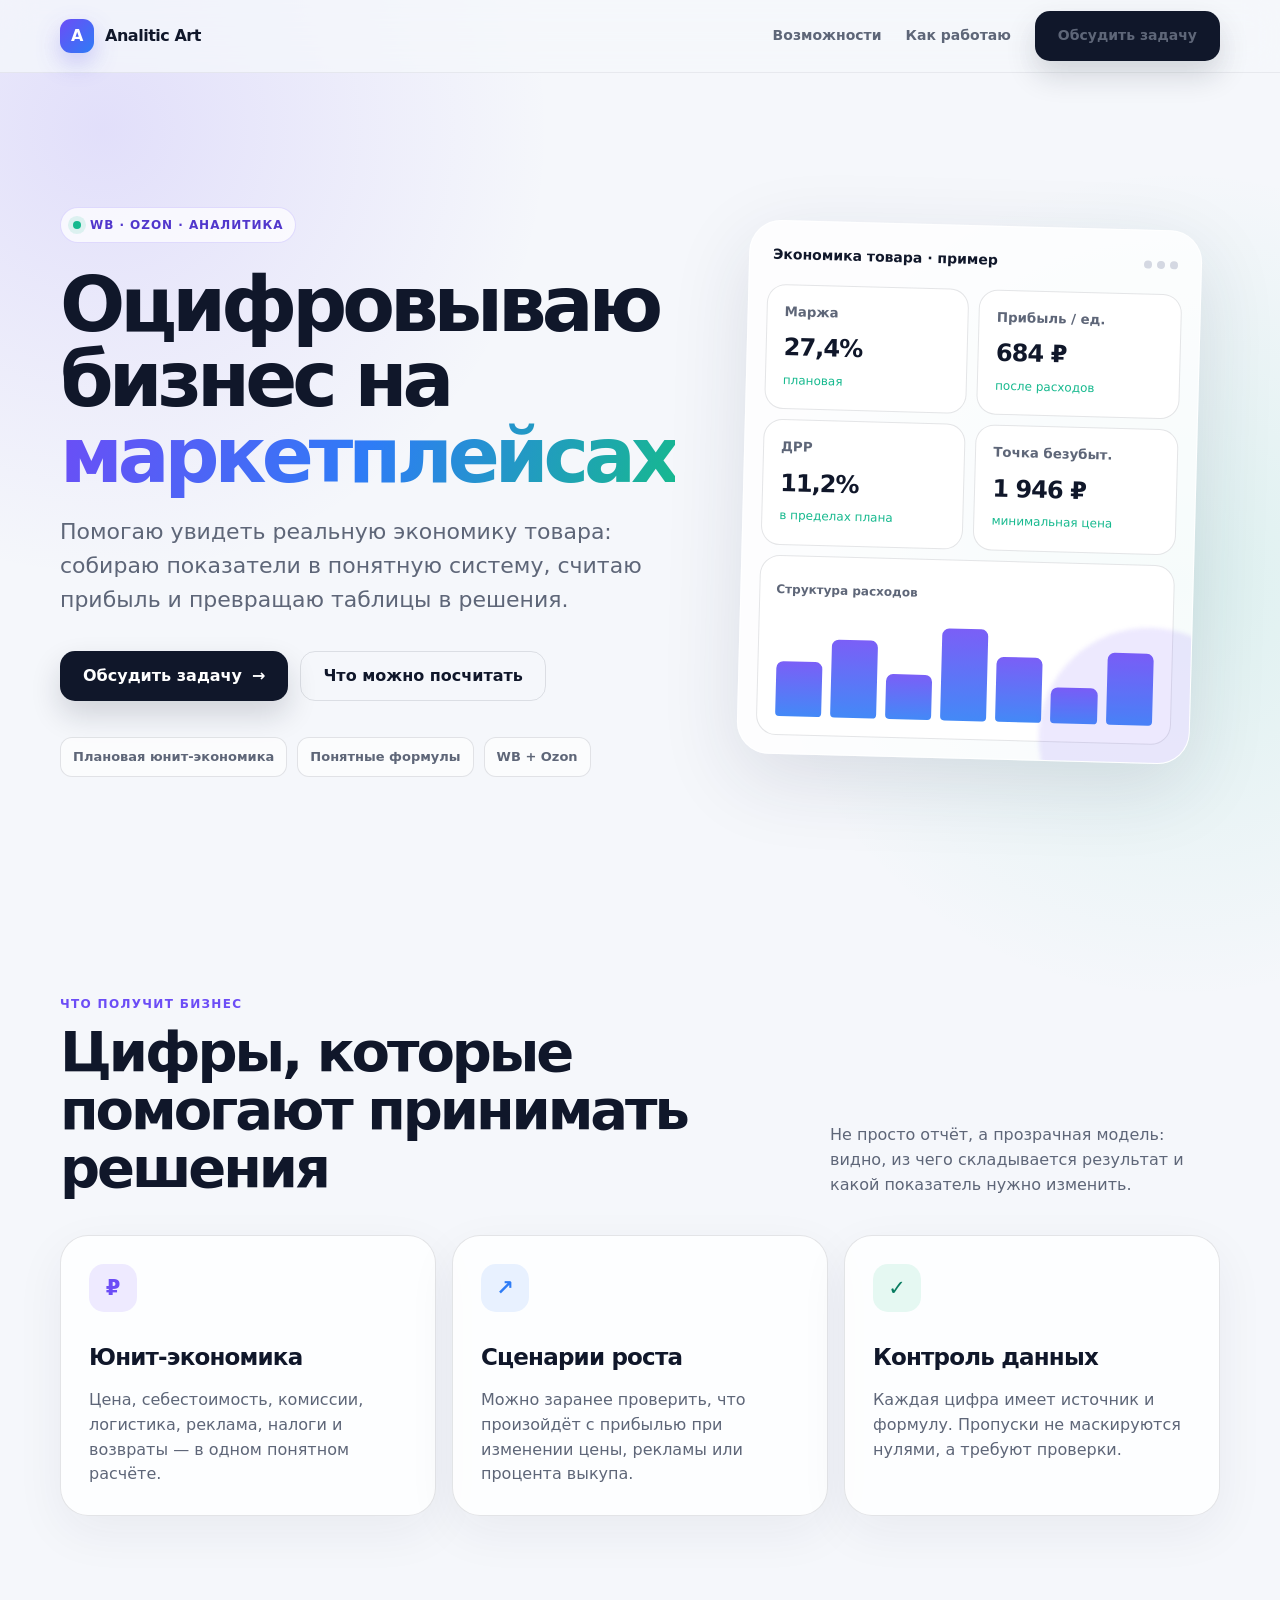
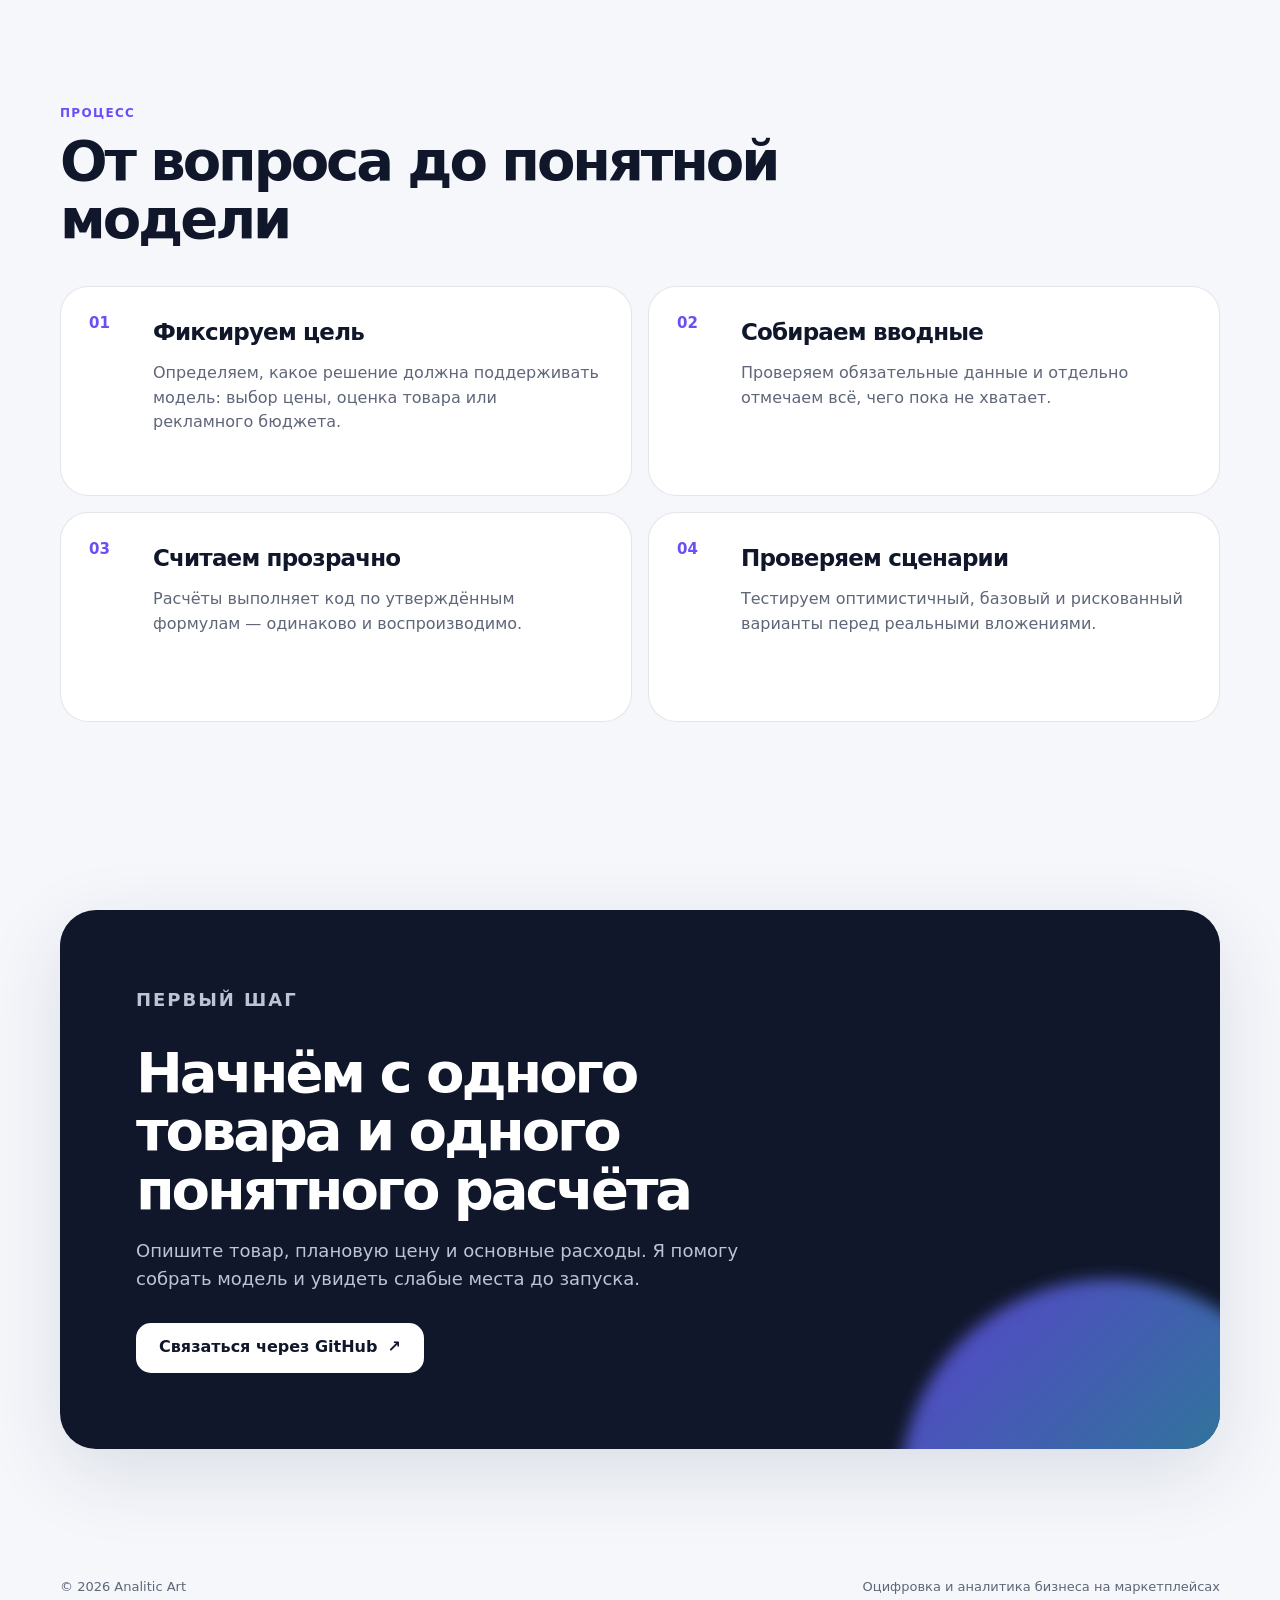
==== index.html @ 9eee766b "Publish website" ====
<!doctype html>
<html lang="ru"><head>
  <meta charset="utf-8">
  <meta name="viewport" content="width=device-width, initial-scale=1">
  <meta name="description" content="Оцифровка бизнеса на Wildberries и Ozon: плановая юнит-экономика, аналитика и понятные отчёты.">
  <meta name="theme-color" content="#10172a">
  <link rel="icon" href="data:image/svg+xml,%3Csvg xmlns='http://www.w3.org/2000/svg' viewBox='0 0 64 64'%3E%3Crect width='64' height='64' rx='18' fill='%236c4df6'/%3E%3Cpath d='M19 46 29 17h7l10 29h-8l-2-7H28l-2 7zm11-14h5l-2-8z' fill='white'/%3E%3C/svg%3E">
  <title>Analitic Art — оцифровка маркетплейсов</title>
  <style>
    :root {
      --ink: #10172a;
      --muted: #5e6678;
      --paper: #f5f7fb;
      --card: rgba(255, 255, 255, .82);
      --line: rgba(16, 23, 42, .11);
      --violet: #6c4df6;
      --blue: #2e7cf6;
      --mint: #16b98e;
      --shadow: 0 24px 80px rgba(31, 42, 75, .12);
      --radius: 28px;
    }

    * { box-sizing: border-box; }
    html { scroll-behavior: smooth; }
    body {
      margin: 0;
      color: var(--ink);
      background:
        radial-gradient(circle at 8% 4%, rgba(108, 77, 246, .14), transparent 28rem),
        radial-gradient(circle at 92% 18%, rgba(22, 185, 142, .11), transparent 26rem),
        var(--paper);
      font-family: Inter, ui-sans-serif, system-ui, -apple-system, BlinkMacSystemFont, "Segoe UI", sans-serif;
      line-height: 1.55;
      -webkit-font-smoothing: antialiased;
    }

    a { color: inherit; }
    button, a { -webkit-tap-highlight-color: transparent; }
    .wrap { width: min(1160px, calc(100% - 40px)); margin: 0 auto; }

    .nav {
      position: sticky;
      top: 0;
      z-index: 10;
      backdrop-filter: blur(16px);
      background: rgba(245, 247, 251, .76);
      border-bottom: 1px solid rgba(16, 23, 42, .06);
    }

    .nav-inner {
      min-height: 72px;
      display: flex;
      align-items: center;
      justify-content: space-between;
      gap: 24px;
    }

    .logo {
      display: inline-flex;
      align-items: center;
      gap: 11px;
      text-decoration: none;
      font-weight: 850;
      letter-spacing: -.03em;
    }

    .logo-mark {
      width: 34px;
      height: 34px;
      display: grid;
      place-items: center;
      color: white;
      border-radius: 11px;
      background: linear-gradient(135deg, var(--violet), var(--blue));
      box-shadow: 0 10px 24px rgba(87, 82, 232, .28);
    }

    .nav-links { display: flex; align-items: center; gap: 24px; }
    .nav-links a { color: var(--muted); font-size: 14px; font-weight: 650; text-decoration: none; }
    .nav-links a:hover { color: var(--ink); }

    .button {
      display: inline-flex;
      align-items: center;
      justify-content: center;
      gap: 10px;
      min-height: 50px;
      padding: 0 22px;
      border: 1px solid transparent;
      border-radius: 15px;
      background: var(--ink);
      color: white;
      font-weight: 750;
      text-decoration: none;
      box-shadow: 0 14px 30px rgba(16, 23, 42, .16);
      transition: transform .2s ease, box-shadow .2s ease;
    }

    .button:hover { transform: translateY(-2px); box-shadow: 0 18px 36px rgba(16, 23, 42, .22); }
    .button.secondary { color: var(--ink); background: transparent; border-color: var(--line); box-shadow: none; }
    .button.secondary:hover { background: white; }

    .hero {
      min-height: calc(100vh - 72px);
      display: grid;
      grid-template-columns: 1.05fr .95fr;
      align-items: center;
      gap: 68px;
      padding: 86px 0 76px;
    }

    .eyebrow {
      display: inline-flex;
      align-items: center;
      gap: 9px;
      padding: 8px 12px;
      border: 1px solid rgba(108, 77, 246, .18);
      border-radius: 999px;
      background: rgba(255, 255, 255, .72);
      color: #5137cc;
      font-size: 12px;
      font-weight: 850;
      letter-spacing: .08em;
      text-transform: uppercase;
    }

    .eyebrow::before { content: ""; width: 8px; height: 8px; border-radius: 50%; background: var(--mint); box-shadow: 0 0 0 5px rgba(22, 185, 142, .12); }
    h1 { max-width: 760px; margin: 24px 0 22px; font-size: clamp(44px, 6vw, 82px); line-height: .98; letter-spacing: -.065em; }
    h1 span { color: transparent; background: linear-gradient(110deg, var(--violet), var(--blue), var(--mint)); background-clip: text; -webkit-background-clip: text; }
    .lead { max-width: 660px; margin: 0; color: var(--muted); font-size: clamp(18px, 2vw, 22px); }
    .hero-actions { display: flex; flex-wrap: wrap; gap: 12px; margin-top: 34px; }

    .chips { display: flex; flex-wrap: wrap; gap: 10px; margin-top: 36px; }
    .chip { padding: 9px 12px; border: 1px solid var(--line); border-radius: 12px; background: rgba(255,255,255,.6); color: var(--muted); font-size: 13px; font-weight: 700; }

    .dashboard {
      position: relative;
      overflow: hidden;
      padding: 18px;
      border: 1px solid rgba(255,255,255,.9);
      border-radius: 32px;
      background: rgba(255,255,255,.74);
      box-shadow: var(--shadow);
      transform: rotate(1.5deg);
    }

    .dashboard::after { content: ""; position: absolute; inset: auto -70px -85px auto; width: 220px; height: 220px; border-radius: 50%; background: rgba(108,77,246,.12); filter: blur(2px); }
    .dash-top { display: flex; align-items: center; justify-content: space-between; padding: 5px 5px 18px; }
    .dash-title { font-size: 14px; font-weight: 850; }
    .dots { display: flex; gap: 5px; }
    .dots i { width: 8px; height: 8px; border-radius: 50%; background: #d4d8e2; }
    .metrics { display: grid; grid-template-columns: repeat(2, 1fr); gap: 10px; }
    .metric { padding: 17px; border: 1px solid var(--line); border-radius: 19px; background: white; }
    .metric small { display: block; color: var(--muted); font-weight: 650; }
    .metric strong { display: block; margin-top: 7px; font-size: 24px; letter-spacing: -.04em; }
    .metric .up { color: var(--mint); font-size: 12px; }

    .chart { position: relative; height: 180px; margin-top: 10px; padding: 20px 16px 12px; border: 1px solid var(--line); border-radius: 20px; background: white; }
    .chart-label { color: var(--muted); font-size: 12px; font-weight: 750; }
    .bars { position: absolute; inset: 54px 18px 18px; display: flex; align-items: end; gap: 9px; }
    .bar { flex: 1; min-height: 20px; border-radius: 7px 7px 4px 4px; background: linear-gradient(180deg, var(--violet), var(--blue)); opacity: .9; }

    section { padding: 94px 0; }
    .section-head { display: flex; align-items: end; justify-content: space-between; gap: 36px; margin-bottom: 38px; }
    .kicker { margin: 0 0 9px; color: var(--violet); font-size: 12px; font-weight: 850; letter-spacing: .11em; text-transform: uppercase; }
    h2 { max-width: 720px; margin: 0; font-size: clamp(34px, 5vw, 56px); line-height: 1.04; letter-spacing: -.055em; }
    .section-note { max-width: 390px; margin: 0; color: var(--muted); }

    .cards { display: grid; grid-template-columns: repeat(3, 1fr); gap: 16px; }
    .card { min-height: 280px; padding: 28px; border: 1px solid var(--line); border-radius: var(--radius); background: var(--card); box-shadow: 0 16px 50px rgba(31,42,75,.06); }
    .icon { width: 48px; height: 48px; display: grid; place-items: center; border-radius: 15px; background: #eeeaff; color: var(--violet); font-size: 21px; font-weight: 900; }
    .card:nth-child(2) .icon { color: var(--blue); background: #e8f1ff; }
    .card:nth-child(3) .icon { color: #087c60; background: #e5f8f2; }
    .card h3 { margin: 28px 0 12px; font-size: 23px; letter-spacing: -.035em; }
    .card p { margin: 0; color: var(--muted); }

    .process { display: grid; grid-template-columns: 1fr 1fr; gap: 16px; counter-reset: step; }
    .step { position: relative; min-height: 210px; padding: 28px 30px 28px 92px; overflow: hidden; border: 1px solid var(--line); border-radius: var(--radius); background: white; counter-increment: step; }
    .step::before { content: "0" counter(step); position: absolute; top: 25px; left: 28px; color: var(--violet); font-size: 15px; font-weight: 900; }
    .step h3 { margin: 0 0 10px; font-size: 23px; letter-spacing: -.035em; }
    .step p { margin: 0; color: var(--muted); }

    .cta {
      position: relative;
      overflow: hidden;
      padding: clamp(34px, 7vw, 76px);
      border-radius: 36px;
      color: white;
      background: var(--ink);
      box-shadow: var(--shadow);
    }
    .cta::after { content: ""; position: absolute; width: 420px; height: 420px; right: -100px; bottom: -250px; border-radius: 50%; background: linear-gradient(135deg, var(--violet), var(--mint)); filter: blur(8px); opacity: .8; }
    .cta-content { position: relative; z-index: 1; max-width: 760px; }
    .cta h2 { margin-bottom: 18px; }
    .cta p { max-width: 610px; margin: 0 0 30px; color: #bdc4d4; font-size: 18px; }
    .cta .button { color: var(--ink); background: white; box-shadow: none; }

    footer { padding: 34px 0 48px; }
    .footer-inner { display: flex; justify-content: space-between; gap: 24px; color: var(--muted); font-size: 13px; }

    @media (max-width: 860px) {
      .nav-links a:not(.button) { display: none; }
      .hero { min-height: auto; grid-template-columns: 1fr; gap: 52px; padding-top: 64px; }
      .dashboard { max-width: 600px; transform: none; }
      .section-head { align-items: start; flex-direction: column; }
      .cards { grid-template-columns: 1fr; }
      .card { min-height: auto; }
    }

    @media (max-width: 620px) {
      .wrap { width: min(100% - 28px, 1160px); }
      .nav-inner { min-height: 64px; }
      .nav-links .button { min-height: 42px; padding: 0 14px; font-size: 13px; }
      h1 { font-size: 46px; }
      .metrics, .process { grid-template-columns: 1fr; }
      .step { min-height: auto; padding-left: 72px; }
      section { padding: 72px 0; }
      .footer-inner { flex-direction: column; }
    }

    @media (prefers-reduced-motion: reduce) {
      html { scroll-behavior: auto; }
      *, *::before, *::after { transition: none !important; }
    }
  </style>
</head>
<body>
  <header class="nav">
    <div class="wrap nav-inner">
      <a class="logo" href="#top" aria-label="Analitic Art — на главную">
        <span class="logo-mark">A</span>
        <span>Analitic Art</span>
      </a>
      <nav class="nav-links" aria-label="Основная навигация">
        <a href="#services">Возможности</a>
        <a href="#process">Как работаю</a>
        <a class="button" href="#contact">Обсудить задачу</a>
      </nav>
    </div>
  </header>

  <main id="top">
    <div class="wrap hero">
      <div>
        <span class="eyebrow">WB · Ozon · аналитика</span>
        <h1>Оцифровываю бизнес на <span>маркетплейсах</span></h1>
        <p class="lead">Помогаю увидеть реальную экономику товара: собираю показатели в понятную систему, считаю прибыль и превращаю таблицы в решения.</p>
        <div class="hero-actions">
          <a class="button" href="#contact">Обсудить задачу <span aria-hidden="true">→</span></a>
          <a class="button secondary" href="#services">Что можно посчитать</a>
        </div>
        <div class="chips" aria-label="Направления работы">
          <span class="chip">Плановая юнит-экономика</span>
          <span class="chip">Понятные формулы</span>
          <span class="chip">WB + Ozon</span>
        </div>
      </div>

      <div class="dashboard" aria-label="Пример аналитической панели">
        <div class="dash-top">
          <span class="dash-title">Экономика товара · пример</span>
          <span class="dots" aria-hidden="true"><i></i><i></i><i></i></span>
        </div>
        <div class="metrics">
          <div class="metric"><small>Маржа</small><strong>27,4%</strong><span class="up">плановая</span></div>
          <div class="metric"><small>Прибыль / ед.</small><strong>684 ₽</strong><span class="up">после расходов</span></div>
          <div class="metric"><small>ДРР</small><strong>11,2%</strong><span class="up">в пределах плана</span></div>
          <div class="metric"><small>Точка безубыт.</small><strong>1 946 ₽</strong><span class="up">минимальная цена</span></div>
        </div>
        <div class="chart">
          <span class="chart-label">Структура расходов</span>
          <div class="bars" aria-hidden="true">
            <span class="bar" style="height:52%"></span><span class="bar" style="height:74%"></span><span class="bar" style="height:42%"></span><span class="bar" style="height:87%"></span><span class="bar" style="height:61%"></span><span class="bar" style="height:34%"></span><span class="bar" style="height:68%"></span>
          </div>
        </div>
      </div>
    </div>

    <section id="services">
      <div class="wrap">
        <div class="section-head">
          <div><p class="kicker">Что получит бизнес</p><h2>Цифры, которые помогают принимать решения</h2></div>
          <p class="section-note">Не просто отчёт, а прозрачная модель: видно, из чего складывается результат и какой показатель нужно изменить.</p>
        </div>
        <div class="cards">
          <article class="card"><div class="icon">₽</div><h3>Юнит-экономика</h3><p>Цена, себестоимость, комиссии, логистика, реклама, налоги и возвраты — в одном понятном расчёте.</p></article>
          <article class="card"><div class="icon">↗</div><h3>Сценарии роста</h3><p>Можно заранее проверить, что произойдёт с прибылью при изменении цены, рекламы или процента выкупа.</p></article>
          <article class="card"><div class="icon">✓</div><h3>Контроль данных</h3><p>Каждая цифра имеет источник и формулу. Пропуски не маскируются нулями, а требуют проверки.</p></article>
        </div>
      </div>
    </section>

    <section id="process">
      <div class="wrap">
        <div class="section-head">
          <div><p class="kicker">Процесс</p><h2>От вопроса до понятной модели</h2></div>
        </div>
        <div class="process">
          <article class="step"><h3>Фиксируем цель</h3><p>Определяем, какое решение должна поддерживать модель: выбор цены, оценка товара или рекламного бюджета.</p></article>
          <article class="step"><h3>Собираем вводные</h3><p>Проверяем обязательные данные и отдельно отмечаем всё, чего пока не хватает.</p></article>
          <article class="step"><h3>Считаем прозрачно</h3><p>Расчёты выполняет код по утверждённым формулам — одинаково и воспроизводимо.</p></article>
          <article class="step"><h3>Проверяем сценарии</h3><p>Тестируем оптимистичный, базовый и рискованный варианты перед реальными вложениями.</p></article>
        </div>
      </div>
    </section>

    <section id="contact">
      <div class="wrap">
        <div class="cta">
          <div class="cta-content">
            <p class="kicker">Первый шаг</p>
            <h2>Начнём с одного товара и одного понятного расчёта</h2>
            <p>Опишите товар, плановую цену и основные расходы. Я помогу собрать модель и увидеть слабые места до запуска.</p>
            <a class="button" href="https://github.com/gptart51090-web" target="_blank" rel="noopener noreferrer">Связаться через GitHub <span aria-hidden="true">↗</span></a>
          </div>
        </div>
      </div>
    </section>
  </main>

  <footer>
    <div class="wrap footer-inner">
      <span>© <span id="year">2026</span> Analitic Art</span>
      <span>Оцифровка и аналитика бизнеса на маркетплейсах</span>
    </div>
  </footer>

  <script>
    document.getElementById('year').textContent = new Date().getFullYear();
  </script>


</body></html>
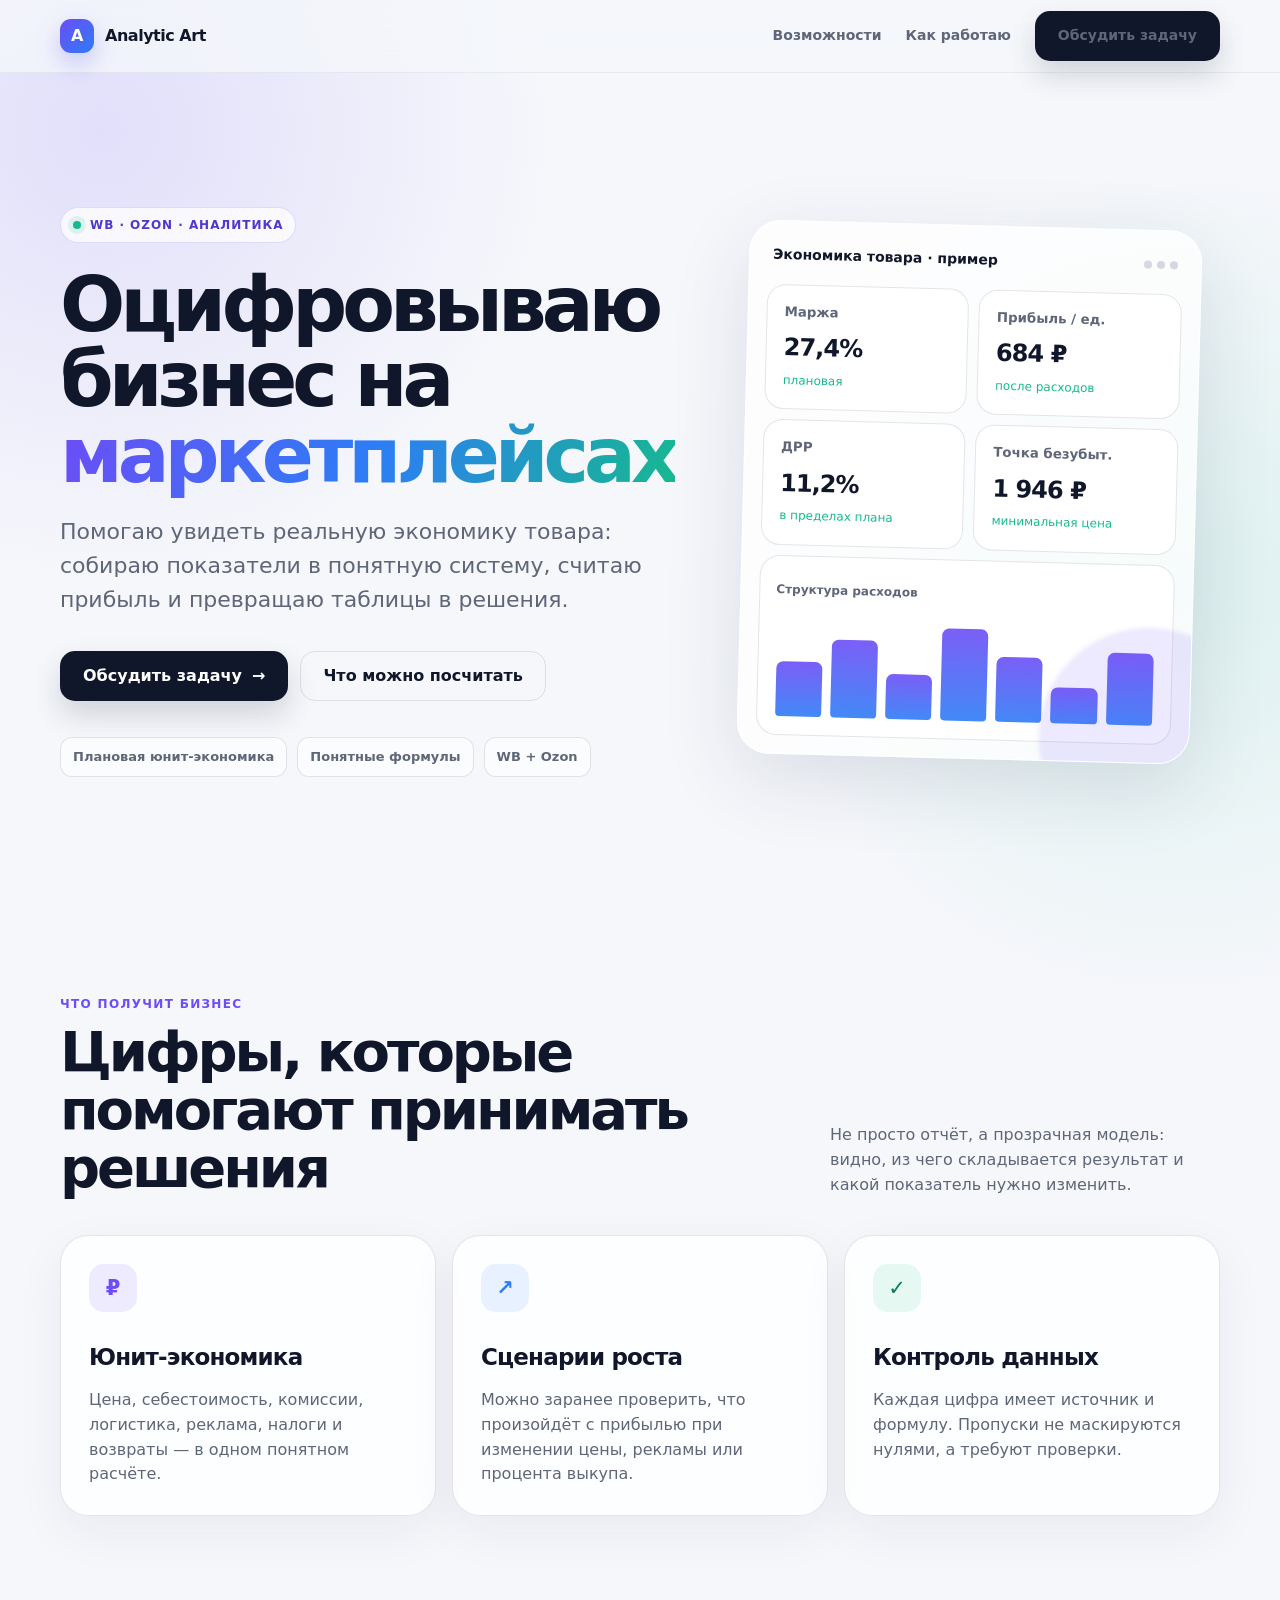
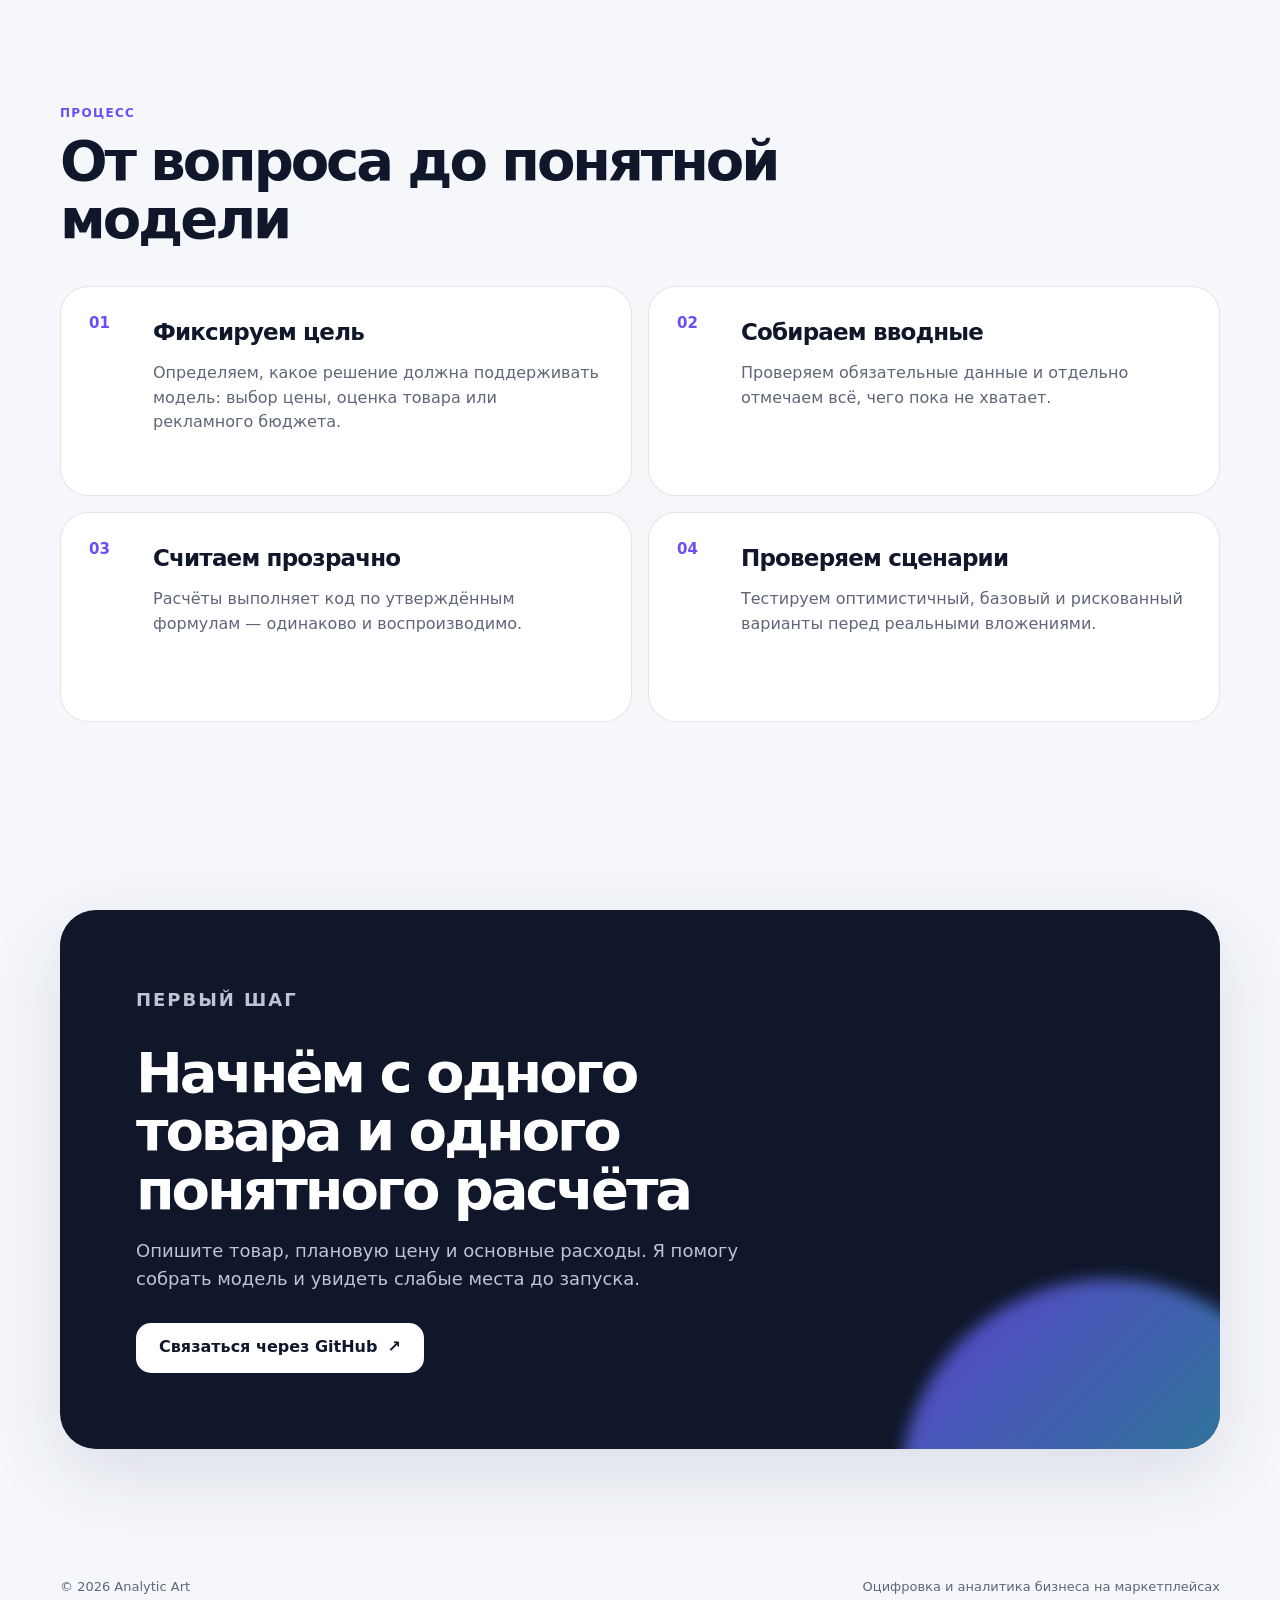
==== commit 2cab41f6: "Fix brand spelling to Analytic Art" ====
--- a/index.html
+++ b/index.html
@@ -5,7 +5,7 @@
   <meta name="description" content="Оцифровка бизнеса на Wildberries и Ozon: плановая юнит-экономика, аналитика и понятные отчёты.">
   <meta name="theme-color" content="#10172a">
   <link rel="icon" href="data:image/svg+xml,%3Csvg xmlns='http://www.w3.org/2000/svg' viewBox='0 0 64 64'%3E%3Crect width='64' height='64' rx='18' fill='%236c4df6'/%3E%3Cpath d='M19 46 29 17h7l10 29h-8l-2-7H28l-2 7zm11-14h5l-2-8z' fill='white'/%3E%3C/svg%3E">
-  <title>Analitic Art — оцифровка маркетплейсов</title>
+  <title>Analytic Art — оцифровка маркетплейсов</title>
   <style>
     :root {
       --ink: #10172a;
@@ -227,9 +227,9 @@
 <body>
   <header class="nav">
     <div class="wrap nav-inner">
-      <a class="logo" href="#top" aria-label="Analitic Art — на главную">
+      <a class="logo" href="#top" aria-label="Analytic Art — на главную">
         <span class="logo-mark">A</span>
-        <span>Analitic Art</span>
+        <span>Analytic Art</span>
       </a>
       <nav class="nav-links" aria-label="Основная навигация">
         <a href="#services">Возможности</a>
@@ -320,7 +320,7 @@
 
   <footer>
     <div class="wrap footer-inner">
-      <span>© <span id="year">2026</span> Analitic Art</span>
+      <span>© <span id="year">2026</span> Analytic Art</span>
       <span>Оцифровка и аналитика бизнеса на маркетплейсах</span>
     </div>
   </footer>
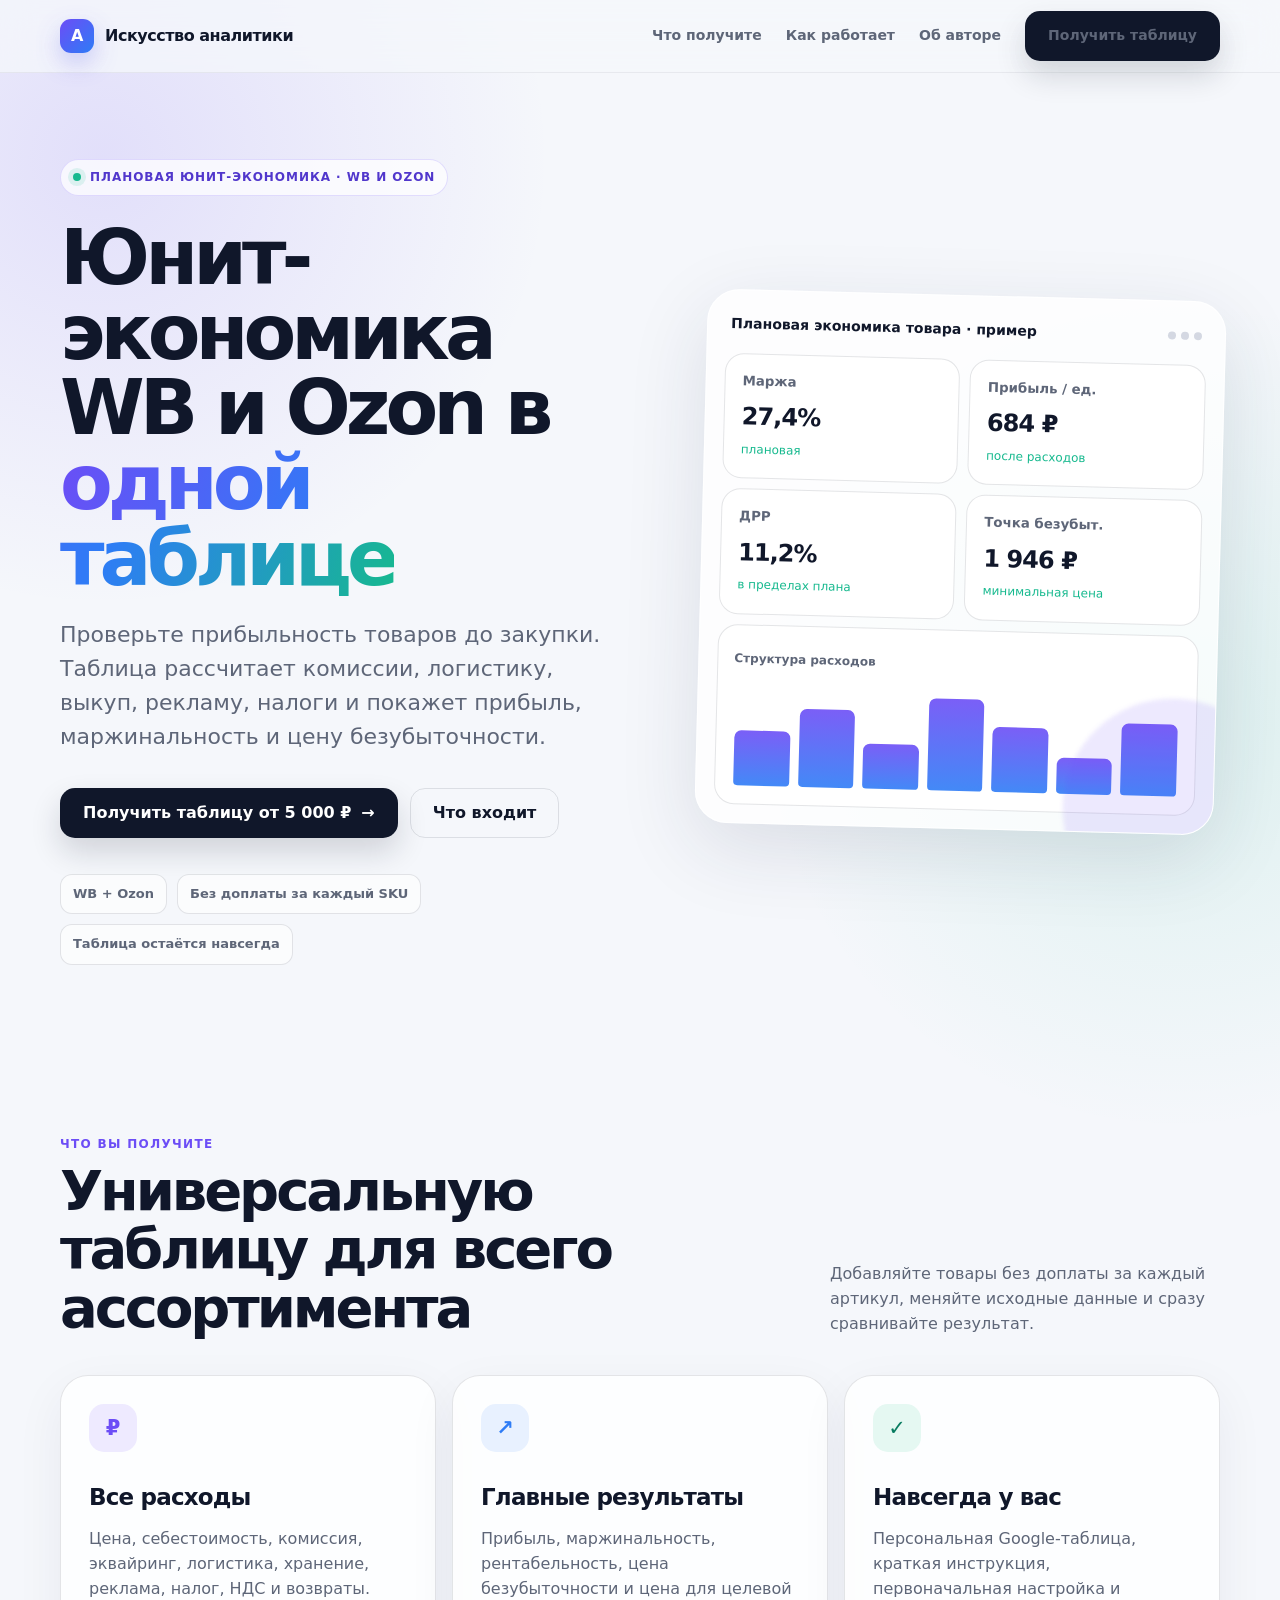
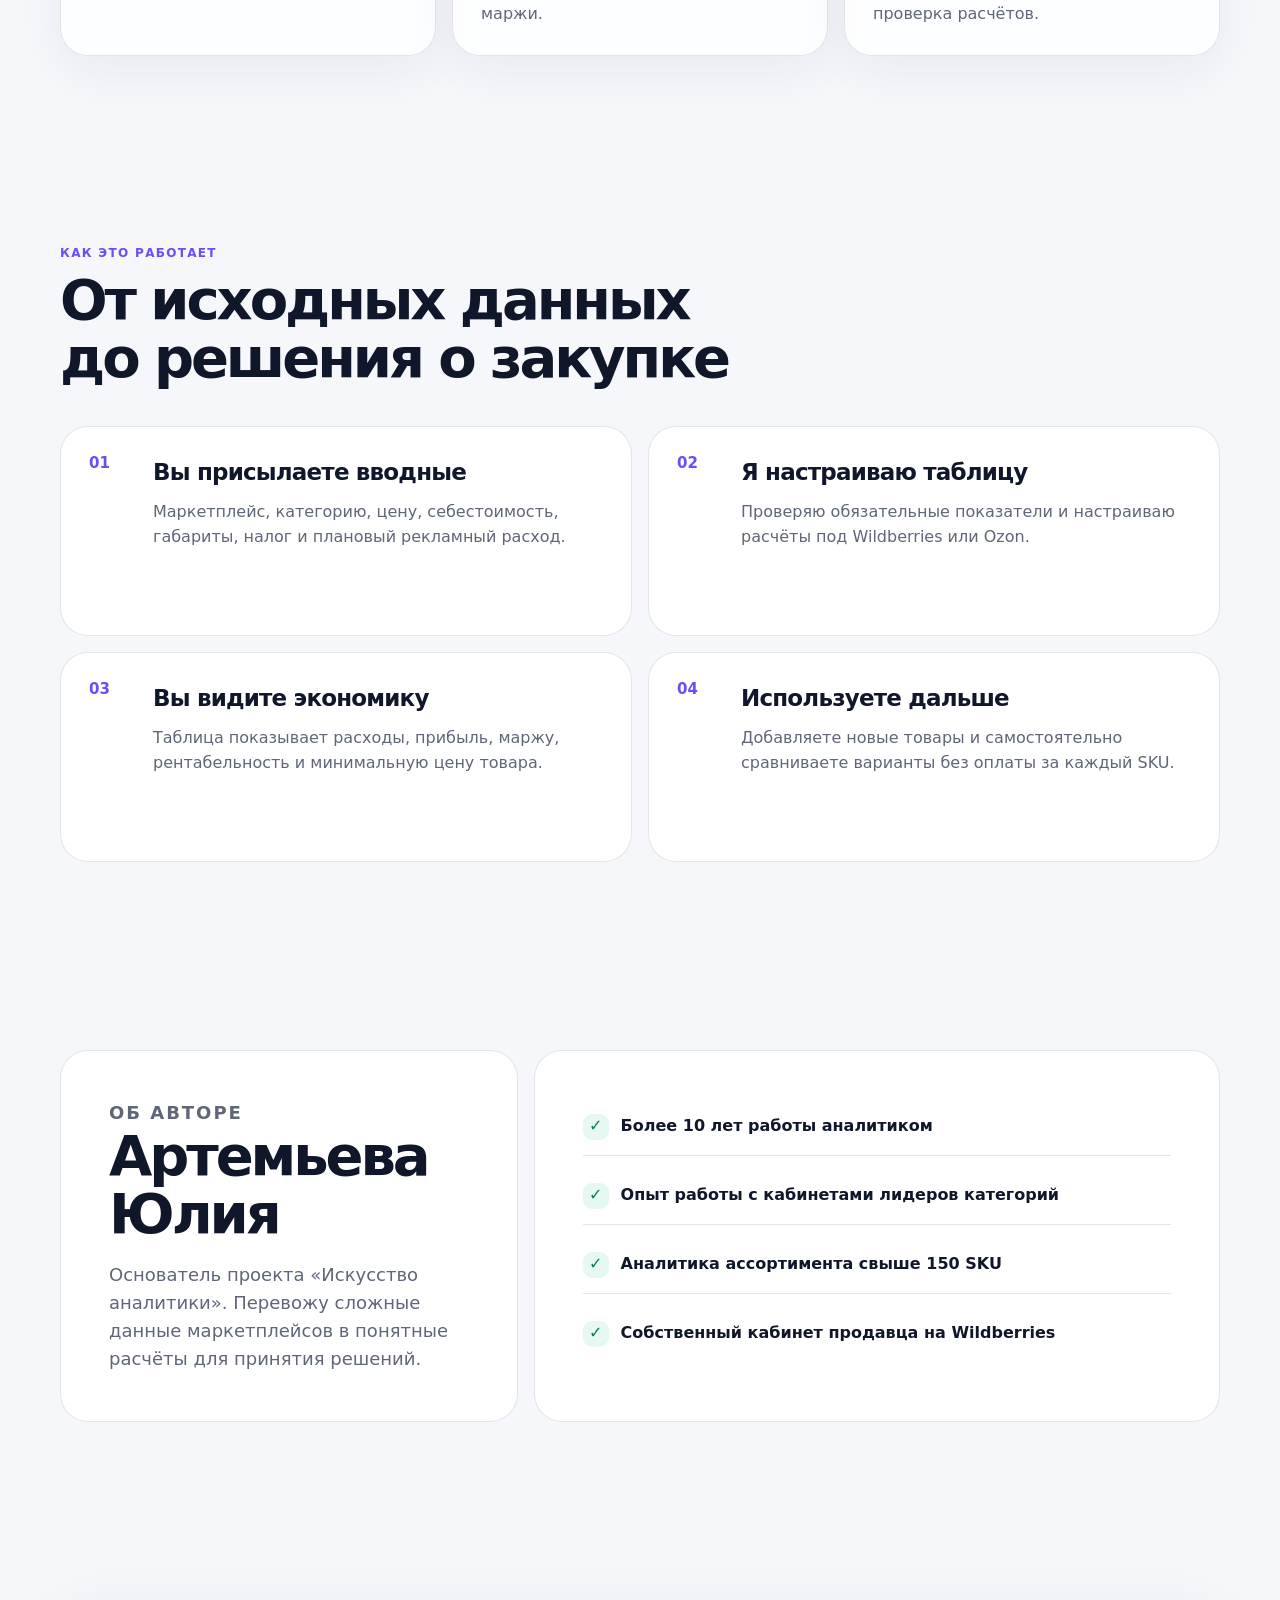
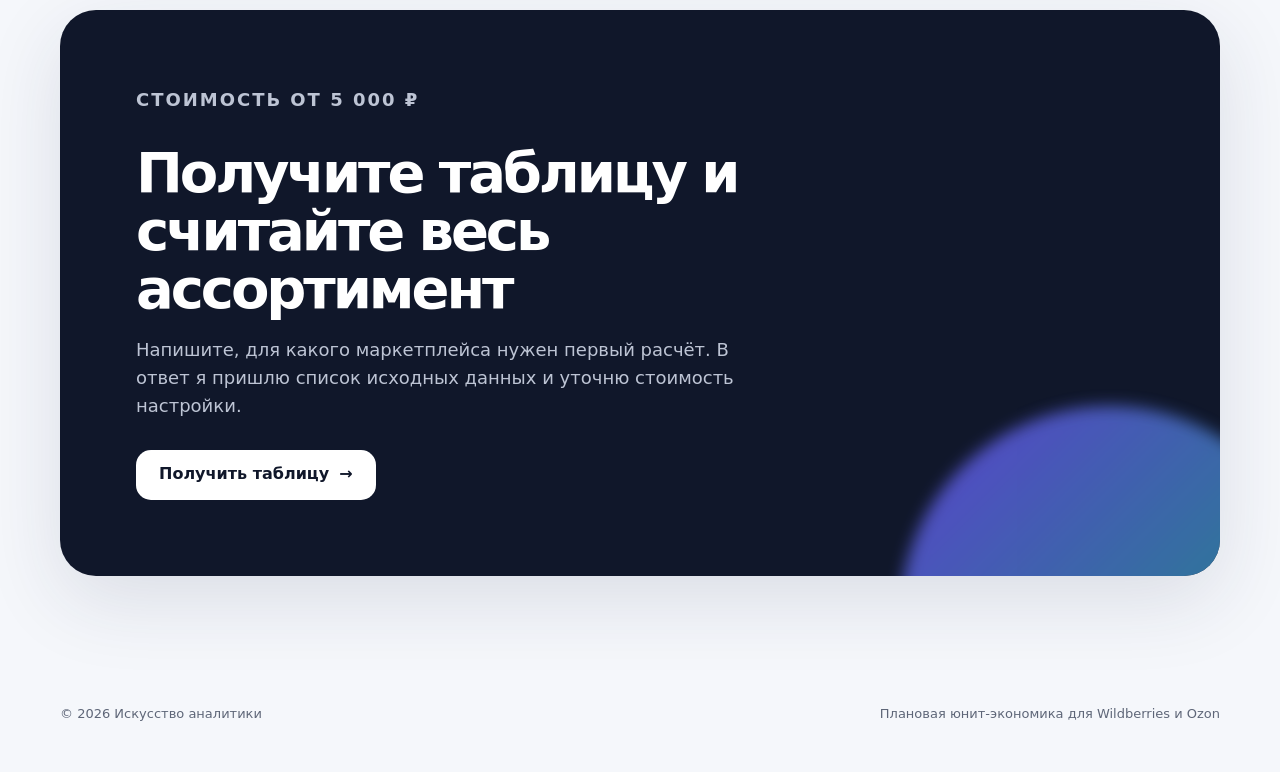
==== commit 4c827fbc: "Add files via upload" ====
--- a/index.html
+++ b/index.html
@@ -1,11 +1,37 @@
 <!doctype html>
-<html lang="ru"><head>
+<html lang="ru">
+<head>
   <meta charset="utf-8">
   <meta name="viewport" content="width=device-width, initial-scale=1">
-  <meta name="description" content="Оцифровка бизнеса на Wildberries и Ozon: плановая юнит-экономика, аналитика и понятные отчёты.">
+  <meta name="description" content="Плановая юнит-экономика для Wildberries и Ozon: комиссии, логистика, реклама, налоги, прибыль, маржинальность и цена безубыточности.">
   <meta name="theme-color" content="#10172a">
+  <link rel="canonical" href="https://analytic-art.vercel.app/">
+  <meta property="og:type" content="website">
+  <meta property="og:url" content="https://analytic-art.vercel.app/">
+  <meta property="og:title" content="Юнит-экономика WB и Ozon — расчёт прибыли">
+  <meta property="og:description" content="Универсальная Google-таблица для планового расчёта прибыли, маржинальности и цены безубыточности товаров.">
   <link rel="icon" href="data:image/svg+xml,%3Csvg xmlns='http://www.w3.org/2000/svg' viewBox='0 0 64 64'%3E%3Crect width='64' height='64' rx='18' fill='%236c4df6'/%3E%3Cpath d='M19 46 29 17h7l10 29h-8l-2-7H28l-2 7zm11-14h5l-2-8z' fill='white'/%3E%3C/svg%3E">
-  <title>Analytic Art — оцифровка маркетплейсов</title>
+  <title>Юнит-экономика WB и Ozon — расчёт прибыли | Искусство аналитики</title>
+  <script type="application/ld+json">
+    {
+      "@context": "https://schema.org",
+      "@type": "Service",
+      "name": "Плановая юнит-экономика для Wildberries и Ozon",
+      "description": "Индивидуальная Google-таблица для расчёта прибыли, маржинальности, рентабельности и цены безубыточности товаров.",
+      "provider": {
+        "@type": "Person",
+        "name": "Юлия Артемьева",
+        "email": "gptart51090@gmail.com"
+      },
+      "areaServed": "RU",
+      "offers": {
+        "@type": "Offer",
+        "priceCurrency": "RUB",
+        "price": "5000",
+        "url": "https://analytic-art.vercel.app/"
+      }
+    }
+  </script>
   <style>
     :root {
       --ink: #10172a;
@@ -180,6 +206,20 @@
     .step h3 { margin: 0 0 10px; font-size: 23px; letter-spacing: -.035em; }
     .step p { margin: 0; color: var(--muted); }
 
+    .about {
+      display: grid;
+      grid-template-columns: .8fr 1.2fr;
+      gap: 16px;
+      align-items: stretch;
+    }
+    .about-main, .about-proof { padding: clamp(28px, 5vw, 48px); border: 1px solid var(--line); border-radius: var(--radius); background: white; }
+    .about-main h2 { margin-bottom: 18px; }
+    .about-main p { margin: 0; color: var(--muted); font-size: 18px; }
+    .proof-list { display: grid; gap: 12px; margin: 0; padding: 0; list-style: none; }
+    .proof-list li { display: flex; gap: 12px; align-items: flex-start; padding: 15px 0; border-bottom: 1px solid var(--line); font-weight: 700; }
+    .proof-list li:last-child { border-bottom: 0; }
+    .proof-list li::before { content: "✓"; flex: 0 0 26px; width: 26px; height: 26px; display: grid; place-items: center; border-radius: 9px; color: #087c60; background: #e5f8f2; }
+
     .cta {
       position: relative;
       overflow: hidden;
@@ -205,6 +245,7 @@
       .section-head { align-items: start; flex-direction: column; }
       .cards { grid-template-columns: 1fr; }
       .card { min-height: auto; }
+      .about { grid-template-columns: 1fr; }
     }
 
     @media (max-width: 620px) {
@@ -227,14 +268,15 @@
 <body>
   <header class="nav">
     <div class="wrap nav-inner">
-      <a class="logo" href="#top" aria-label="Analytic Art — на главную">
+      <a class="logo" href="#top" aria-label="Искусство аналитики — на главную">
         <span class="logo-mark">A</span>
-        <span>Analytic Art</span>
+        <span>Искусство аналитики</span>
       </a>
       <nav class="nav-links" aria-label="Основная навигация">
-        <a href="#services">Возможности</a>
-        <a href="#process">Как работаю</a>
-        <a class="button" href="#contact">Обсудить задачу</a>
+        <a href="#services">Что получите</a>
+        <a href="#process">Как работает</a>
+        <a href="#about">Об авторе</a>
+        <a class="button" href="#contact">Получить таблицу</a>
       </nav>
     </div>
   </header>
@@ -242,23 +284,23 @@
   <main id="top">
     <div class="wrap hero">
       <div>
-        <span class="eyebrow">WB · Ozon · аналитика</span>
-        <h1>Оцифровываю бизнес на <span>маркетплейсах</span></h1>
-        <p class="lead">Помогаю увидеть реальную экономику товара: собираю показатели в понятную систему, считаю прибыль и превращаю таблицы в решения.</p>
+        <span class="eyebrow">Плановая юнит-экономика · WB и Ozon</span>
+        <h1>Юнит-экономика WB и Ozon в <span>одной таблице</span></h1>
+        <p class="lead">Проверьте прибыльность товаров до закупки. Таблица рассчитает комиссии, логистику, выкуп, рекламу, налоги и покажет прибыль, маржинальность и цену безубыточности.</p>
         <div class="hero-actions">
-          <a class="button" href="#contact">Обсудить задачу <span aria-hidden="true">→</span></a>
-          <a class="button secondary" href="#services">Что можно посчитать</a>
-        </div>
-        <div class="chips" aria-label="Направления работы">
-          <span class="chip">Плановая юнит-экономика</span>
-          <span class="chip">Понятные формулы</span>
+          <a class="button" href="#contact">Получить таблицу от 5 000 ₽ <span aria-hidden="true">→</span></a>
+          <a class="button secondary" href="#services">Что входит</a>
+        </div>
+        <div class="chips" aria-label="Преимущества таблицы">
           <span class="chip">WB + Ozon</span>
+          <span class="chip">Без доплаты за каждый SKU</span>
+          <span class="chip">Таблица остаётся навсегда</span>
         </div>
       </div>
 
       <div class="dashboard" aria-label="Пример аналитической панели">
         <div class="dash-top">
-          <span class="dash-title">Экономика товара · пример</span>
+          <span class="dash-title">Плановая экономика товара · пример</span>
           <span class="dots" aria-hidden="true"><i></i><i></i><i></i></span>
         </div>
         <div class="metrics">
@@ -279,13 +321,13 @@
     <section id="services">
       <div class="wrap">
         <div class="section-head">
-          <div><p class="kicker">Что получит бизнес</p><h2>Цифры, которые помогают принимать решения</h2></div>
-          <p class="section-note">Не просто отчёт, а прозрачная модель: видно, из чего складывается результат и какой показатель нужно изменить.</p>
+          <div><p class="kicker">Что вы получите</p><h2>Универсальную таблицу для всего ассортимента</h2></div>
+          <p class="section-note">Добавляйте товары без доплаты за каждый артикул, меняйте исходные данные и сразу сравнивайте результат.</p>
         </div>
         <div class="cards">
-          <article class="card"><div class="icon">₽</div><h3>Юнит-экономика</h3><p>Цена, себестоимость, комиссии, логистика, реклама, налоги и возвраты — в одном понятном расчёте.</p></article>
-          <article class="card"><div class="icon">↗</div><h3>Сценарии роста</h3><p>Можно заранее проверить, что произойдёт с прибылью при изменении цены, рекламы или процента выкупа.</p></article>
-          <article class="card"><div class="icon">✓</div><h3>Контроль данных</h3><p>Каждая цифра имеет источник и формулу. Пропуски не маскируются нулями, а требуют проверки.</p></article>
+          <article class="card"><div class="icon">₽</div><h3>Все расходы</h3><p>Цена, себестоимость, комиссия, эквайринг, логистика, хранение, реклама, налог, НДС и возвраты.</p></article>
+          <article class="card"><div class="icon">↗</div><h3>Главные результаты</h3><p>Прибыль, маржинальность, рентабельность, цена безубыточности и цена для целевой маржи.</p></article>
+          <article class="card"><div class="icon">✓</div><h3>Навсегда у вас</h3><p>Персональная Google-таблица, краткая инструкция, первоначальная настройка и проверка расчётов.</p></article>
         </div>
       </div>
     </section>
@@ -293,13 +335,31 @@
     <section id="process">
       <div class="wrap">
         <div class="section-head">
-          <div><p class="kicker">Процесс</p><h2>От вопроса до понятной модели</h2></div>
+          <div><p class="kicker">Как это работает</p><h2>От исходных данных до решения о закупке</h2></div>
         </div>
         <div class="process">
-          <article class="step"><h3>Фиксируем цель</h3><p>Определяем, какое решение должна поддерживать модель: выбор цены, оценка товара или рекламного бюджета.</p></article>
-          <article class="step"><h3>Собираем вводные</h3><p>Проверяем обязательные данные и отдельно отмечаем всё, чего пока не хватает.</p></article>
-          <article class="step"><h3>Считаем прозрачно</h3><p>Расчёты выполняет код по утверждённым формулам — одинаково и воспроизводимо.</p></article>
-          <article class="step"><h3>Проверяем сценарии</h3><p>Тестируем оптимистичный, базовый и рискованный варианты перед реальными вложениями.</p></article>
+          <article class="step"><h3>Вы присылаете вводные</h3><p>Маркетплейс, категорию, цену, себестоимость, габариты, налог и плановый рекламный расход.</p></article>
+          <article class="step"><h3>Я настраиваю таблицу</h3><p>Проверяю обязательные показатели и настраиваю расчёты под Wildberries или Ozon.</p></article>
+          <article class="step"><h3>Вы видите экономику</h3><p>Таблица показывает расходы, прибыль, маржу, рентабельность и минимальную цену товара.</p></article>
+          <article class="step"><h3>Используете дальше</h3><p>Добавляете новые товары и самостоятельно сравниваете варианты без оплаты за каждый SKU.</p></article>
+        </div>
+      </div>
+    </section>
+
+    <section id="about">
+      <div class="wrap about">
+        <div class="about-main">
+          <p class="kicker">Об авторе</p>
+          <h2>Артемьева Юлия</h2>
+          <p>Основатель проекта «Искусство аналитики». Перевожу сложные данные маркетплейсов в понятные расчёты для принятия решений.</p>
+        </div>
+        <div class="about-proof">
+          <ul class="proof-list">
+            <li>Более 10 лет работы аналитиком</li>
+            <li>Опыт работы с кабинетами лидеров категорий</li>
+            <li>Аналитика ассортимента свыше 150 SKU</li>
+            <li>Собственный кабинет продавца на Wildberries</li>
+          </ul>
         </div>
       </div>
     </section>
@@ -308,10 +368,10 @@
       <div class="wrap">
         <div class="cta">
           <div class="cta-content">
-            <p class="kicker">Первый шаг</p>
-            <h2>Начнём с одного товара и одного понятного расчёта</h2>
-            <p>Опишите товар, плановую цену и основные расходы. Я помогу собрать модель и увидеть слабые места до запуска.</p>
-            <a class="button" href="https://github.com/gptart51090-web" target="_blank" rel="noopener noreferrer">Связаться через GitHub <span aria-hidden="true">↗</span></a>
+            <p class="kicker">Стоимость от 5 000 ₽</p>
+            <h2>Получите таблицу и считайте весь ассортимент</h2>
+            <p>Напишите, для какого маркетплейса нужен первый расчёт. В ответ я пришлю список исходных данных и уточню стоимость настройки.</p>
+            <a class="button" href="mailto:gptart51090@gmail.com?subject=Запрос%20на%20таблицу%20юнит-экономики">Получить таблицу <span aria-hidden="true">→</span></a>
           </div>
         </div>
       </div>
@@ -320,14 +380,13 @@
 
   <footer>
     <div class="wrap footer-inner">
-      <span>© <span id="year">2026</span> Analytic Art</span>
-      <span>Оцифровка и аналитика бизнеса на маркетплейсах</span>
+      <span>© <span id="year"></span> Искусство аналитики</span>
+      <span>Плановая юнит-экономика для Wildberries и Ozon</span>
     </div>
   </footer>
 
   <script>
     document.getElementById('year').textContent = new Date().getFullYear();
   </script>
-
-
-</body></html>
+</body>
+</html>
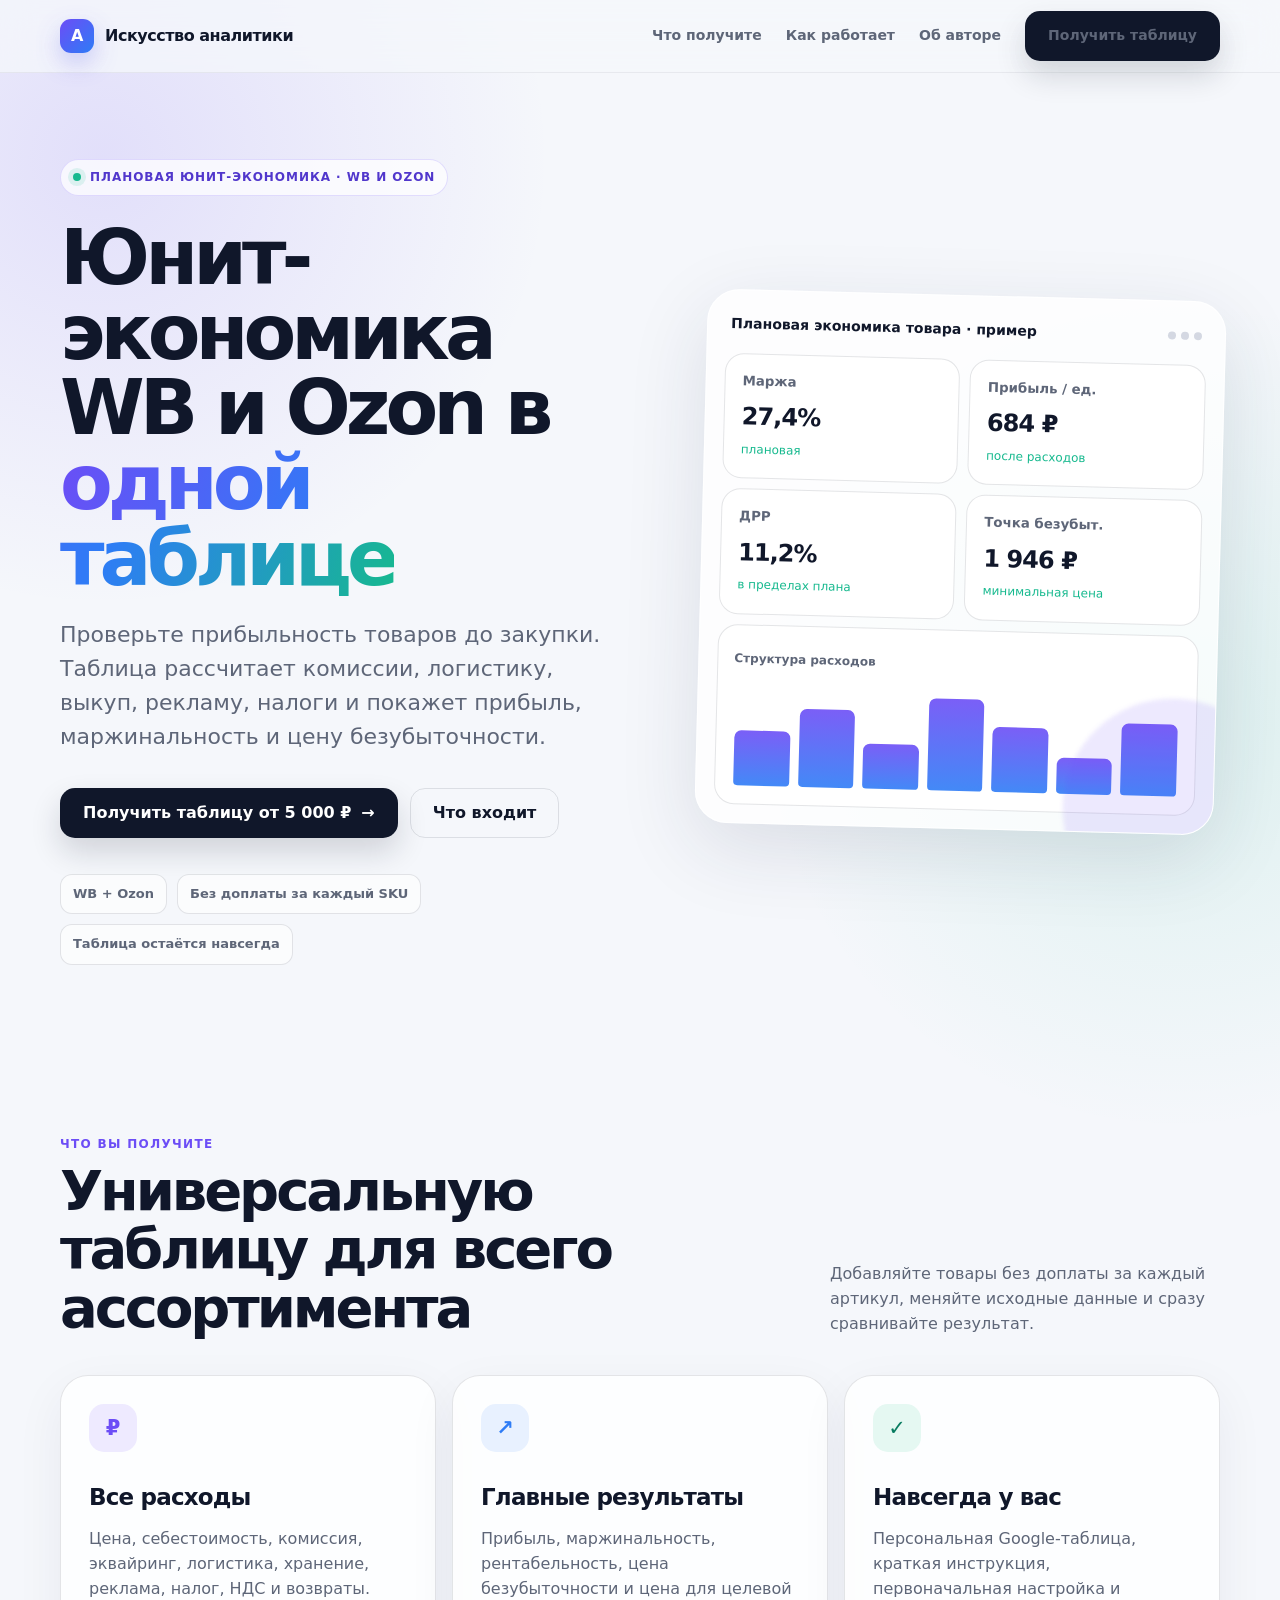
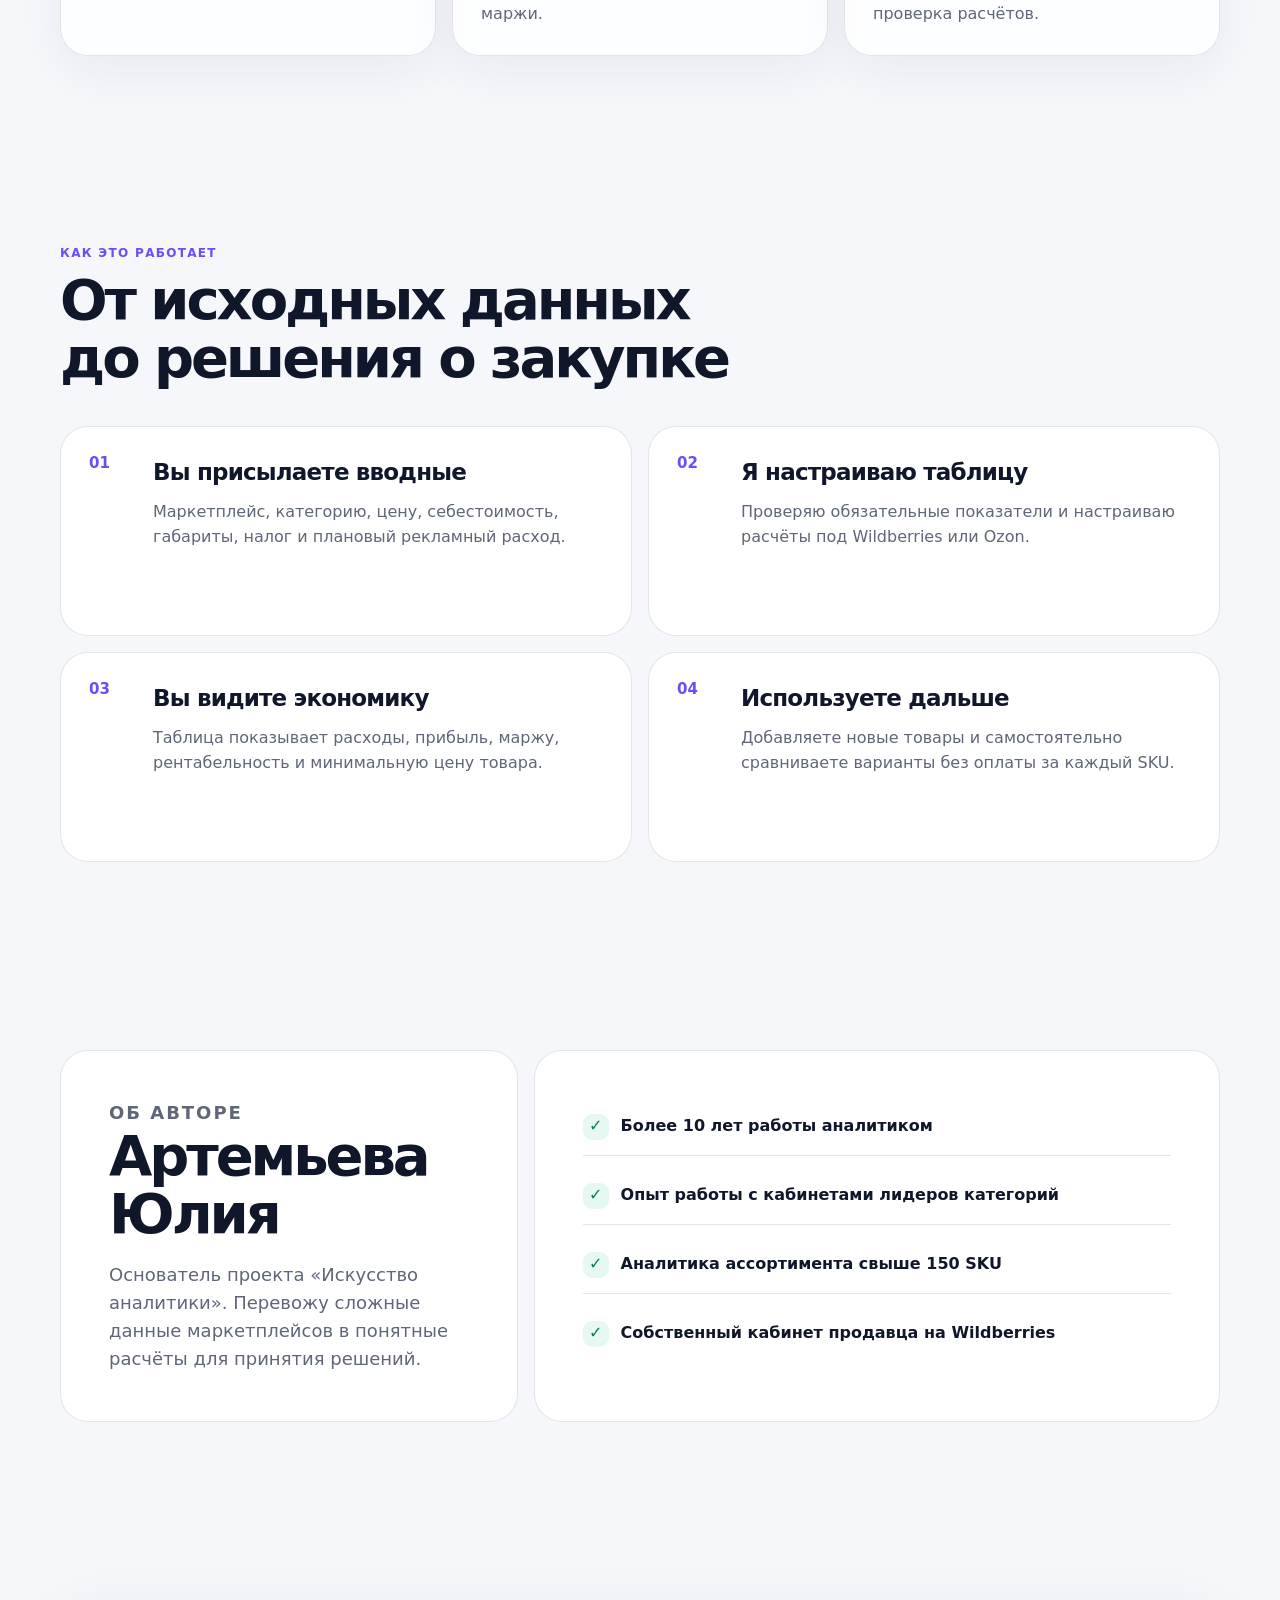
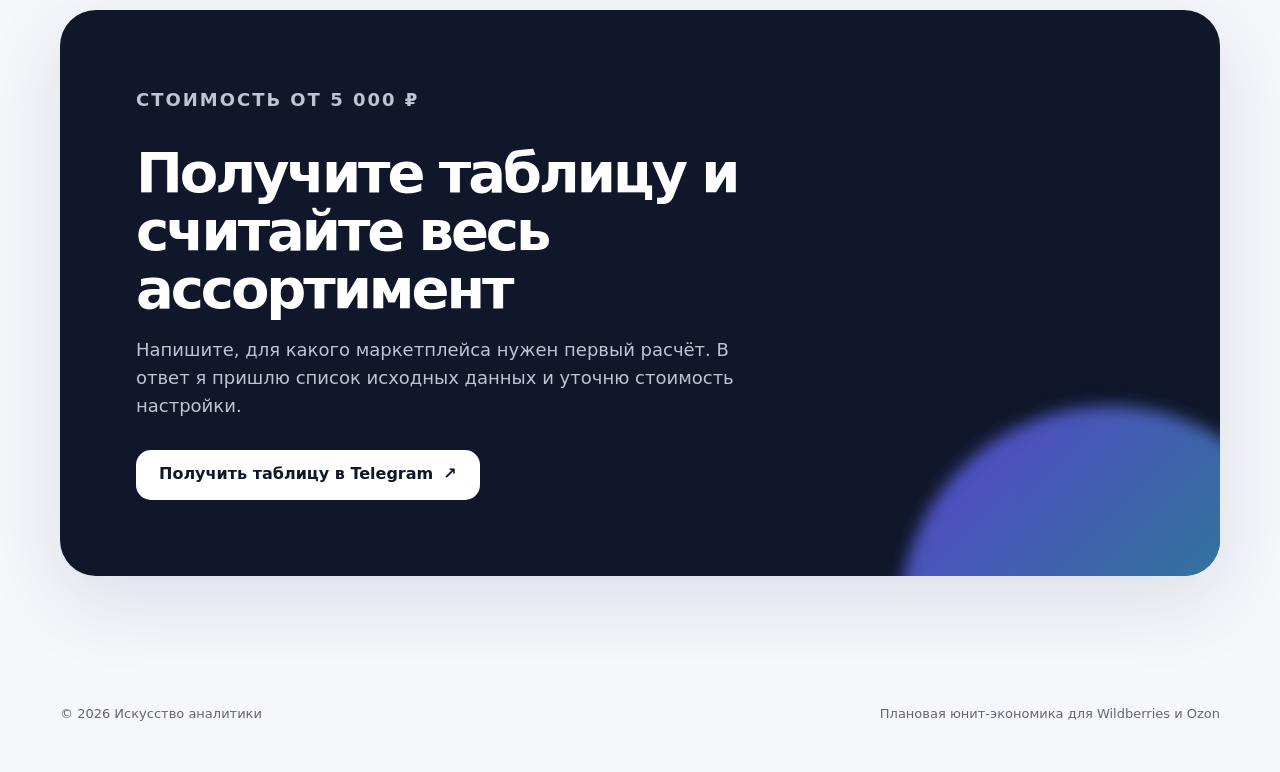
==== commit 5c68b995: "Add files via upload" ====
--- a/index.html
+++ b/index.html
@@ -21,7 +21,8 @@
       "provider": {
         "@type": "Person",
         "name": "Юлия Артемьева",
-        "email": "gptart51090@gmail.com"
+        "email": "gptart51090@gmail.com",
+        "sameAs": "https://t.me/Julia_artemevaa"
       },
       "areaServed": "RU",
       "offers": {
@@ -371,7 +372,7 @@
             <p class="kicker">Стоимость от 5 000 ₽</p>
             <h2>Получите таблицу и считайте весь ассортимент</h2>
             <p>Напишите, для какого маркетплейса нужен первый расчёт. В ответ я пришлю список исходных данных и уточню стоимость настройки.</p>
-            <a class="button" href="mailto:gptart51090@gmail.com?subject=Запрос%20на%20таблицу%20юнит-экономики">Получить таблицу <span aria-hidden="true">→</span></a>
+            <a class="button" href="https://t.me/Julia_artemevaa" target="_blank" rel="noopener noreferrer">Получить таблицу в Telegram <span aria-hidden="true">↗</span></a>
           </div>
         </div>
       </div>
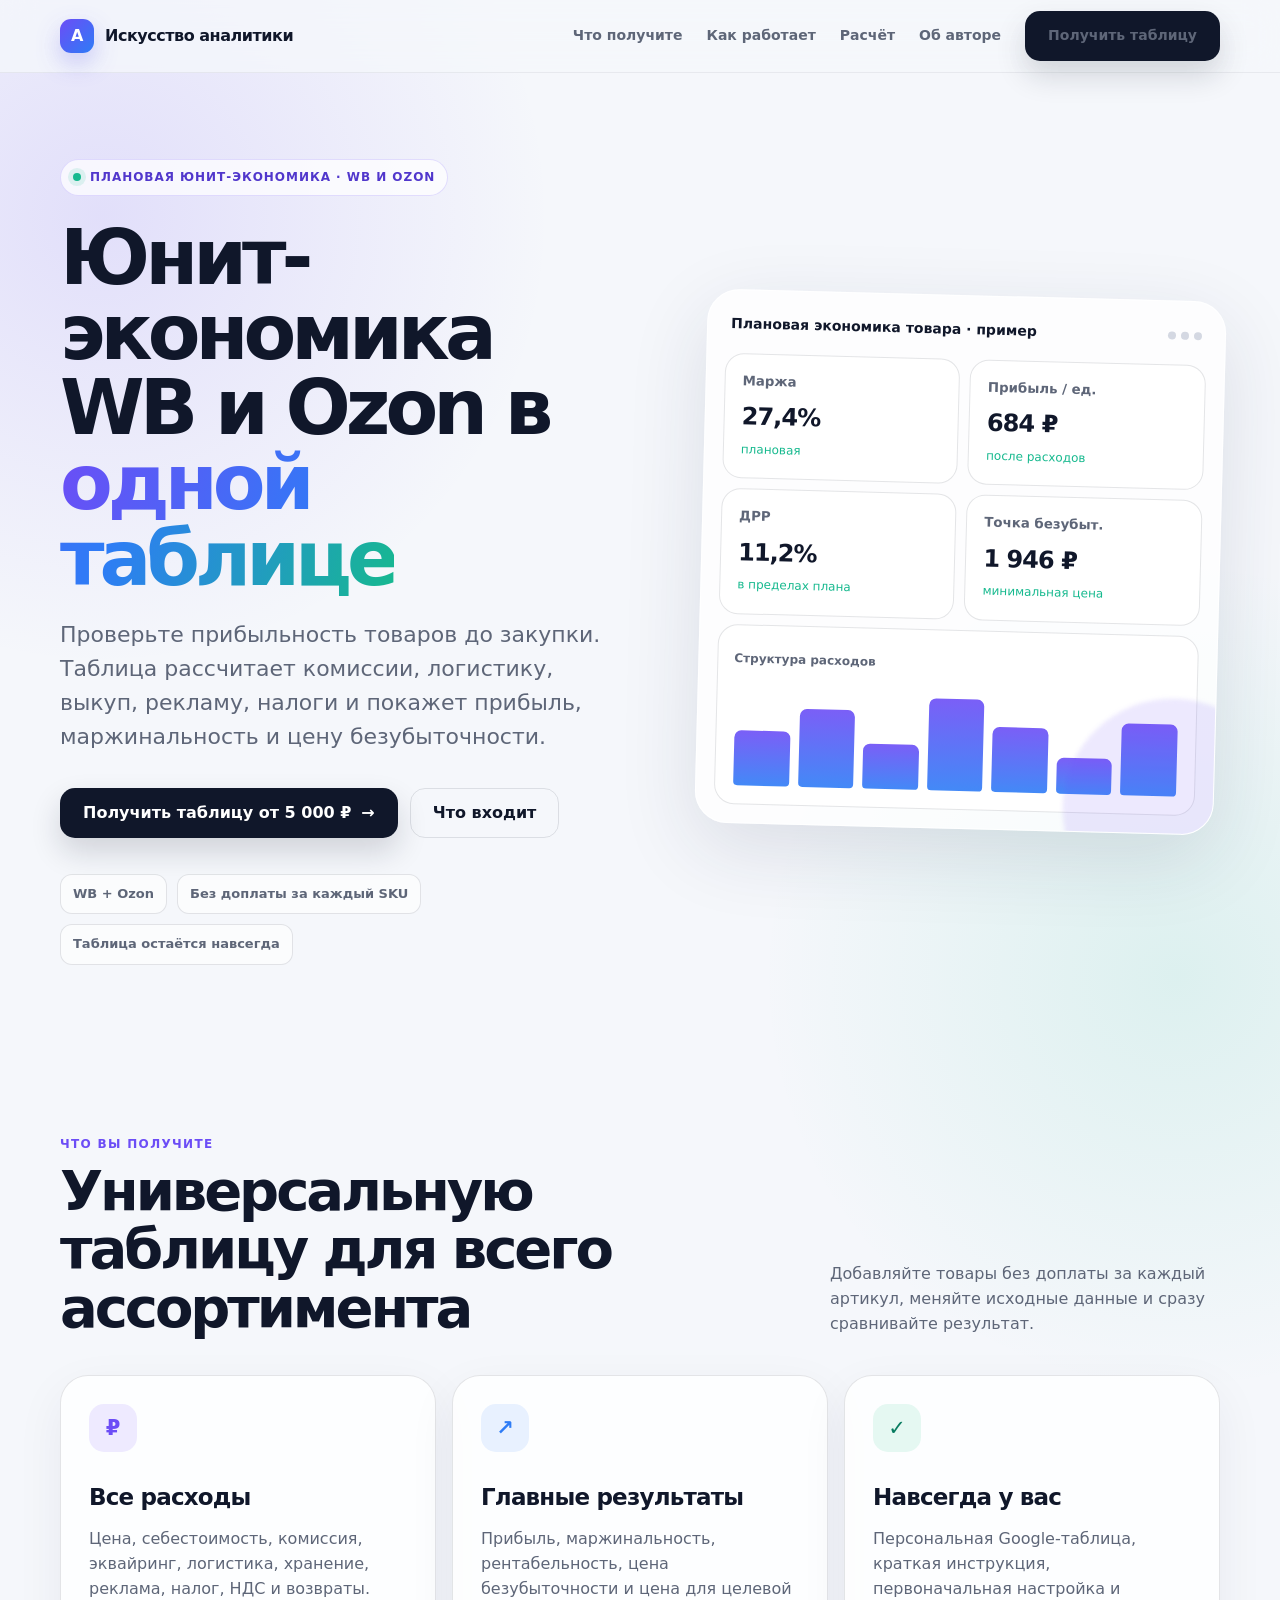
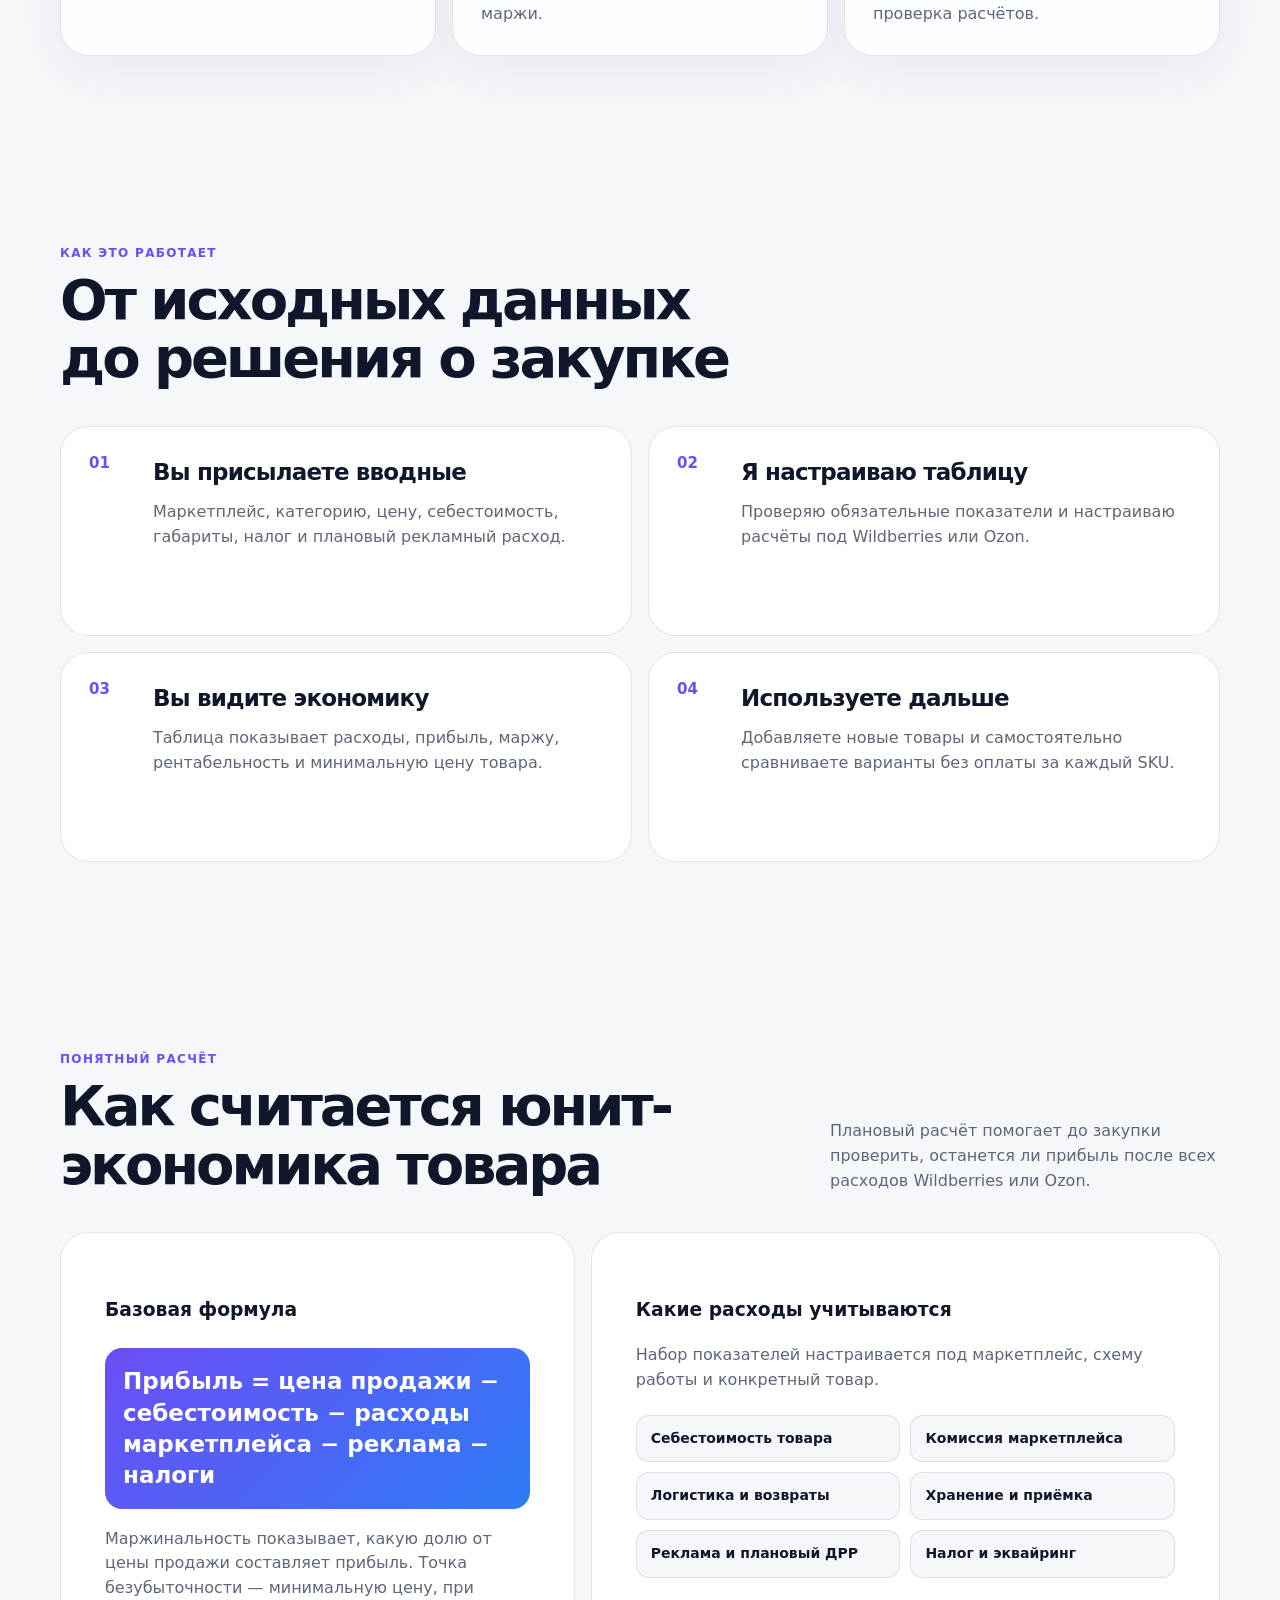
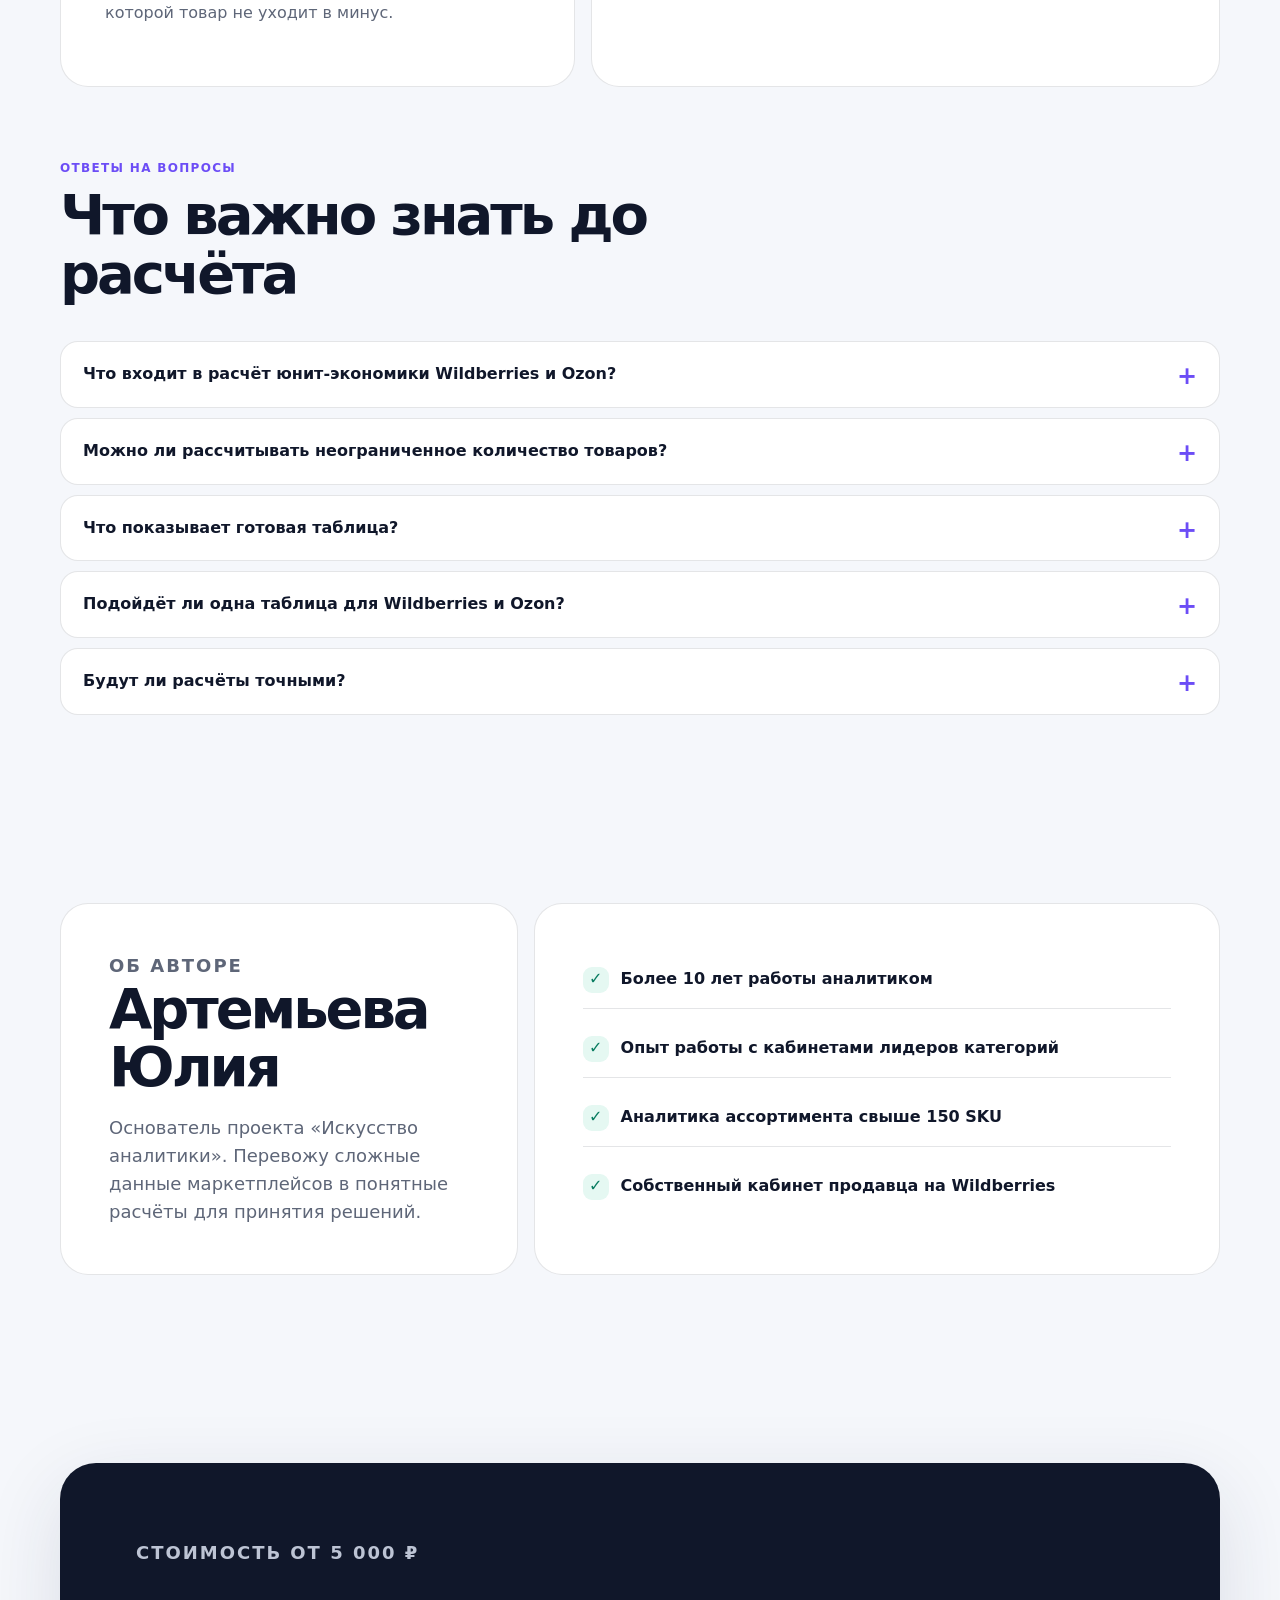
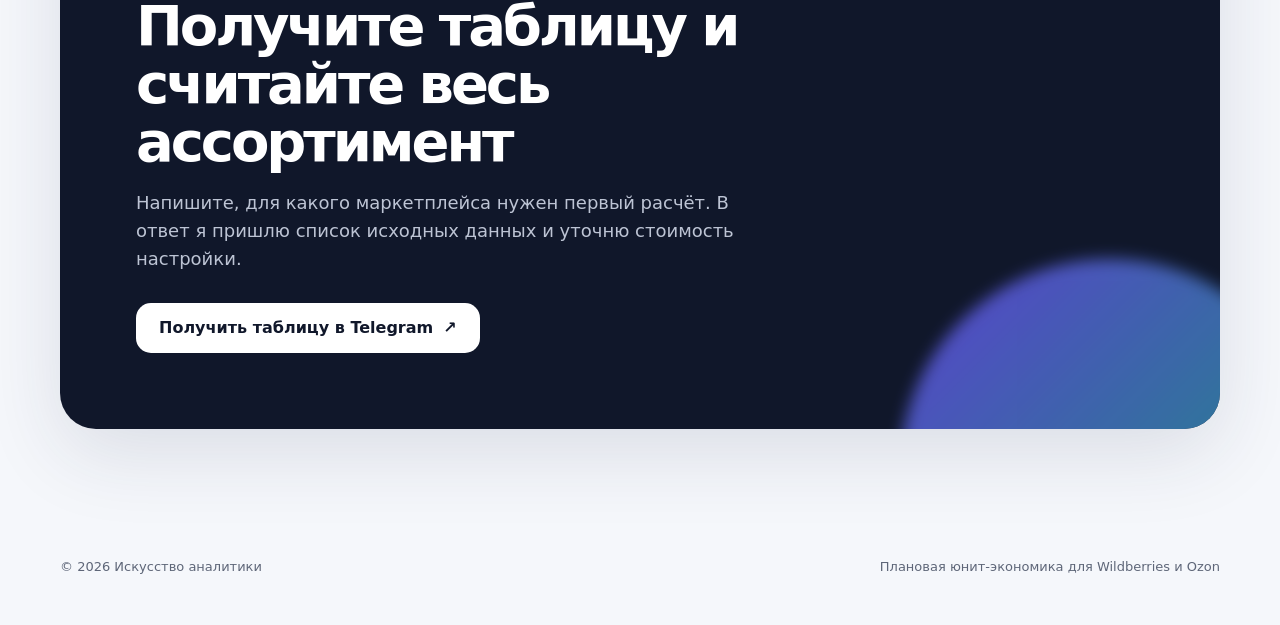
==== commit 0135f64c: "Add files via upload" ====
--- a/index.html
+++ b/index.html
@@ -33,6 +33,38 @@
       }
     }
   </script>
+  <script type="application/ld+json">
+    {
+      "@context": "https://schema.org",
+      "@type": "FAQPage",
+      "mainEntity": [
+        {
+          "@type": "Question",
+          "name": "Что входит в расчёт юнит-экономики Wildberries и Ozon?",
+          "acceptedAnswer": {
+            "@type": "Answer",
+            "text": "В расчёте учитываются цена продажи, себестоимость, комиссия маркетплейса, эквайринг, логистика, хранение, реклама, налог, возвраты и другие расходы продавца."
+          }
+        },
+        {
+          "@type": "Question",
+          "name": "Можно ли рассчитывать неограниченное количество товаров?",
+          "acceptedAnswer": {
+            "@type": "Answer",
+            "text": "Да. После настройки Google-таблицы продавец может добавлять новые товары и сравнивать их показатели без оплаты за каждый SKU."
+          }
+        },
+        {
+          "@type": "Question",
+          "name": "Что показывает таблица юнит-экономики?",
+          "acceptedAnswer": {
+            "@type": "Answer",
+            "text": "Таблица показывает плановую прибыль с единицы товара, маржинальность, рентабельность, допустимые расходы на рекламу и цену безубыточности."
+          }
+        }
+      ]
+    }
+  </script>
   <style>
     :root {
       --ink: #10172a;
@@ -207,6 +239,20 @@
     .step h3 { margin: 0 0 10px; font-size: 23px; letter-spacing: -.035em; }
     .step p { margin: 0; color: var(--muted); }
 
+    .seo-grid { display: grid; grid-template-columns: .9fr 1.1fr; gap: 16px; }
+    .formula, .expenses { padding: clamp(26px, 5vw, 44px); border: 1px solid var(--line); border-radius: var(--radius); background: white; }
+    .formula-line { margin: 24px 0 18px; padding: 18px; border-radius: 17px; color: white; background: linear-gradient(135deg, var(--violet), var(--blue)); font-size: clamp(18px, 2vw, 23px); font-weight: 850; line-height: 1.35; }
+    .formula p, .expenses p { color: var(--muted); }
+    .expense-list { display: grid; grid-template-columns: 1fr 1fr; gap: 10px; margin: 22px 0 0; padding: 0; list-style: none; }
+    .expense-list li { padding: 12px 14px; border: 1px solid var(--line); border-radius: 13px; background: var(--paper); font-size: 14px; font-weight: 700; }
+    .faq { display: grid; gap: 10px; margin-top: 16px; }
+    .faq details { border: 1px solid var(--line); border-radius: 18px; background: white; }
+    .faq summary { padding: 20px 54px 20px 22px; cursor: pointer; font-weight: 800; list-style: none; position: relative; }
+    .faq summary::-webkit-details-marker { display: none; }
+    .faq summary::after { content: "+"; position: absolute; right: 22px; top: 16px; color: var(--violet); font-size: 24px; }
+    .faq details[open] summary::after { content: "−"; }
+    .faq details p { margin: 0; padding: 0 22px 20px; color: var(--muted); }
+
     .about {
       display: grid;
       grid-template-columns: .8fr 1.2fr;
@@ -247,6 +293,7 @@
       .cards { grid-template-columns: 1fr; }
       .card { min-height: auto; }
       .about { grid-template-columns: 1fr; }
+      .seo-grid { grid-template-columns: 1fr; }
     }
 
     @media (max-width: 620px) {
@@ -255,6 +302,7 @@
       .nav-links .button { min-height: 42px; padding: 0 14px; font-size: 13px; }
       h1 { font-size: 46px; }
       .metrics, .process { grid-template-columns: 1fr; }
+      .expense-list { grid-template-columns: 1fr; }
       .step { min-height: auto; padding-left: 72px; }
       section { padding: 72px 0; }
       .footer-inner { flex-direction: column; }
@@ -276,6 +324,7 @@
       <nav class="nav-links" aria-label="Основная навигация">
         <a href="#services">Что получите</a>
         <a href="#process">Как работает</a>
+        <a href="#calculation">Расчёт</a>
         <a href="#about">Об авторе</a>
         <a class="button" href="#contact">Получить таблицу</a>
       </nav>
@@ -347,6 +396,60 @@
       </div>
     </section>
 
+    <section id="calculation">
+      <div class="wrap">
+        <div class="section-head">
+          <div><p class="kicker">Понятный расчёт</p><h2>Как считается юнит-экономика товара</h2></div>
+          <p class="section-note">Плановый расчёт помогает до закупки проверить, останется ли прибыль после всех расходов Wildberries или Ozon.</p>
+        </div>
+        <div class="seo-grid">
+          <article class="formula">
+            <h3>Базовая формула</h3>
+            <div class="formula-line">Прибыль = цена продажи − себестоимость − расходы маркетплейса − реклама − налоги</div>
+            <p>Маржинальность показывает, какую долю от цены продажи составляет прибыль. Точка безубыточности — минимальную цену, при которой товар не уходит в минус.</p>
+          </article>
+          <article class="expenses">
+            <h3>Какие расходы учитываются</h3>
+            <p>Набор показателей настраивается под маркетплейс, схему работы и конкретный товар.</p>
+            <ul class="expense-list">
+              <li>Себестоимость товара</li>
+              <li>Комиссия маркетплейса</li>
+              <li>Логистика и возвраты</li>
+              <li>Хранение и приёмка</li>
+              <li>Реклама и плановый ДРР</li>
+              <li>Налог и эквайринг</li>
+            </ul>
+          </article>
+        </div>
+
+        <div class="section-head" style="margin-top:72px">
+          <div><p class="kicker">Ответы на вопросы</p><h2>Что важно знать до расчёта</h2></div>
+        </div>
+        <div class="faq">
+          <details>
+            <summary>Что входит в расчёт юнит-экономики Wildberries и Ozon?</summary>
+            <p>Цена продажи, себестоимость, комиссия, эквайринг, логистика, хранение, реклама, налог, возвраты и другие расходы продавца.</p>
+          </details>
+          <details>
+            <summary>Можно ли рассчитывать неограниченное количество товаров?</summary>
+            <p>Да. После настройки таблицы вы можете добавлять новые товары и сравнивать их показатели без оплаты за каждый SKU.</p>
+          </details>
+          <details>
+            <summary>Что показывает готовая таблица?</summary>
+            <p>Плановую прибыль с единицы товара, маржинальность, рентабельность, допустимые расходы на рекламу и цену безубыточности.</p>
+          </details>
+          <details>
+            <summary>Подойдёт ли одна таблица для Wildberries и Ozon?</summary>
+            <p>Да. Расчёт настраивается под особенности каждого маркетплейса, а результаты можно сравнивать в понятном формате.</p>
+          </details>
+          <details>
+            <summary>Будут ли расчёты точными?</summary>
+            <p>Точность зависит от исходных данных и актуальности тарифов. Перед решением о закупке важно проверить комиссии, логистику и другие условия для своей категории и схемы работы.</p>
+          </details>
+        </div>
+      </div>
+    </section>
+
     <section id="about">
       <div class="wrap about">
         <div class="about-main">
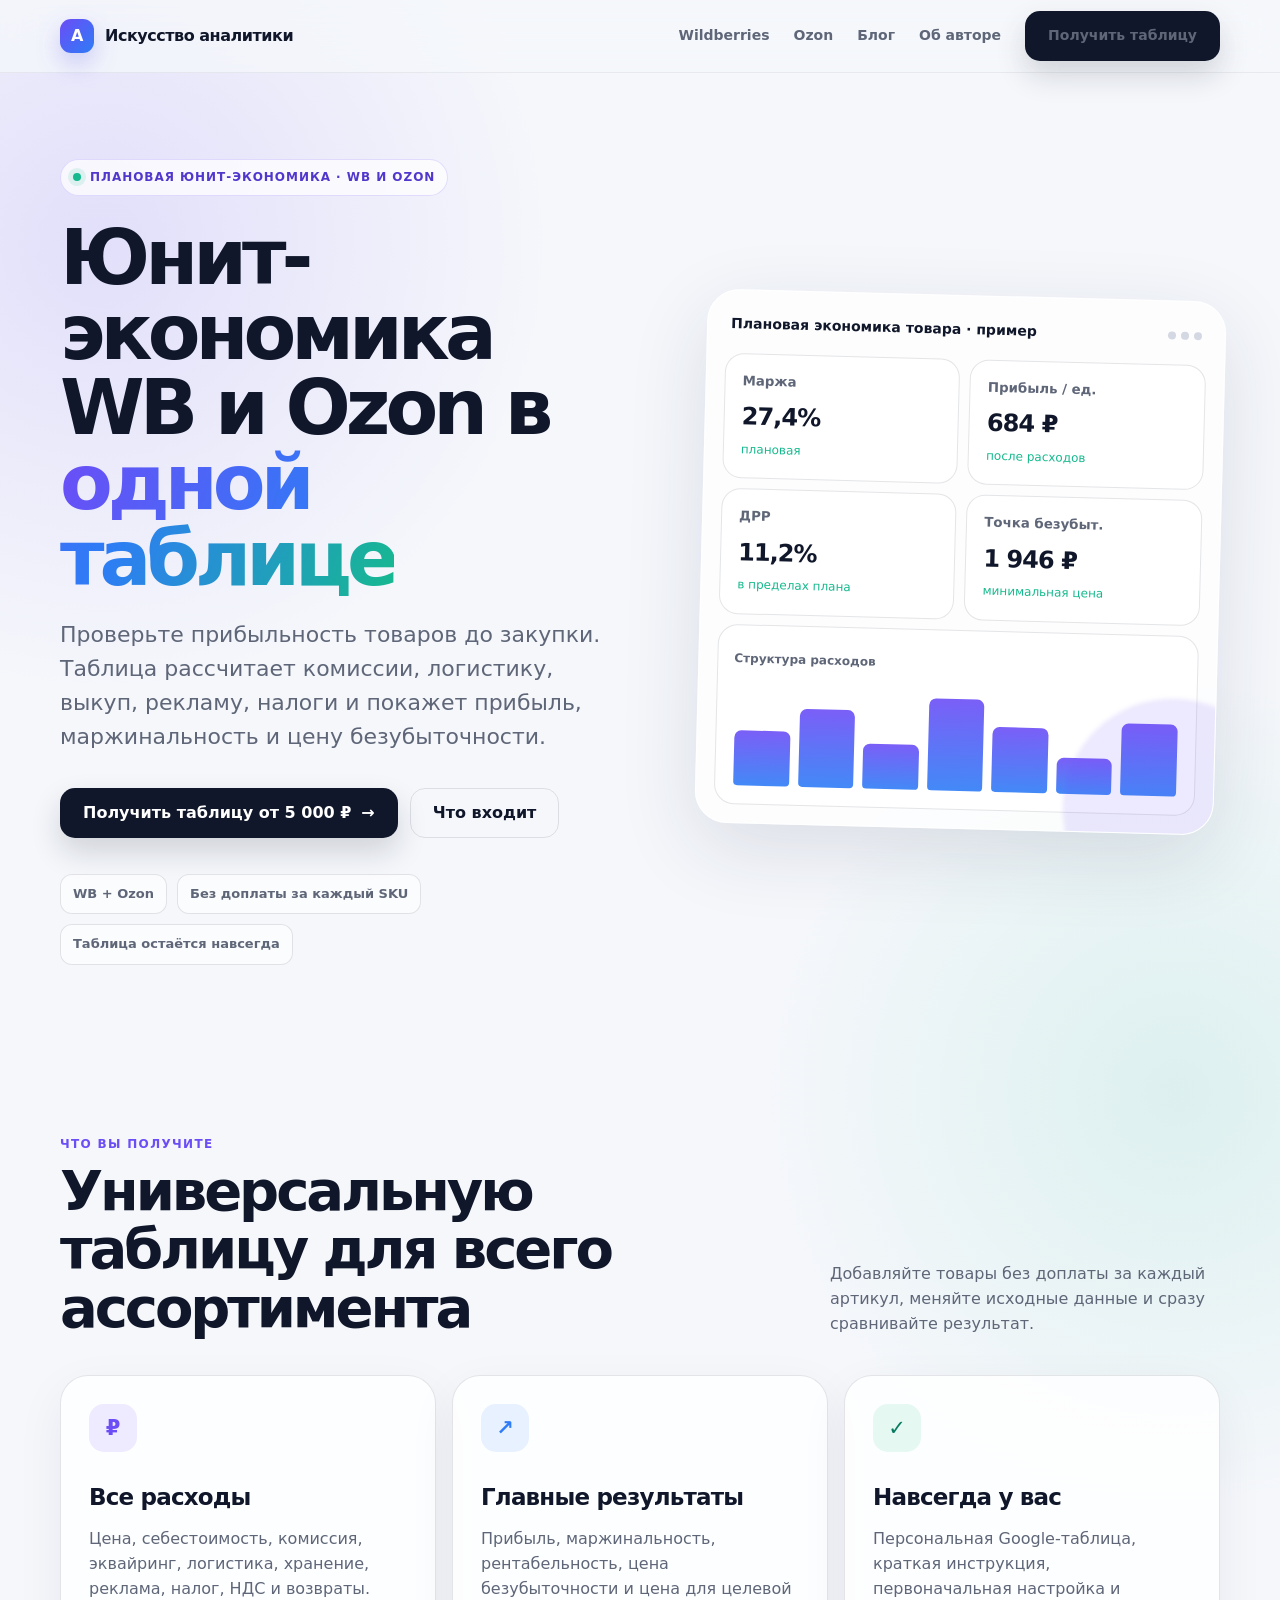
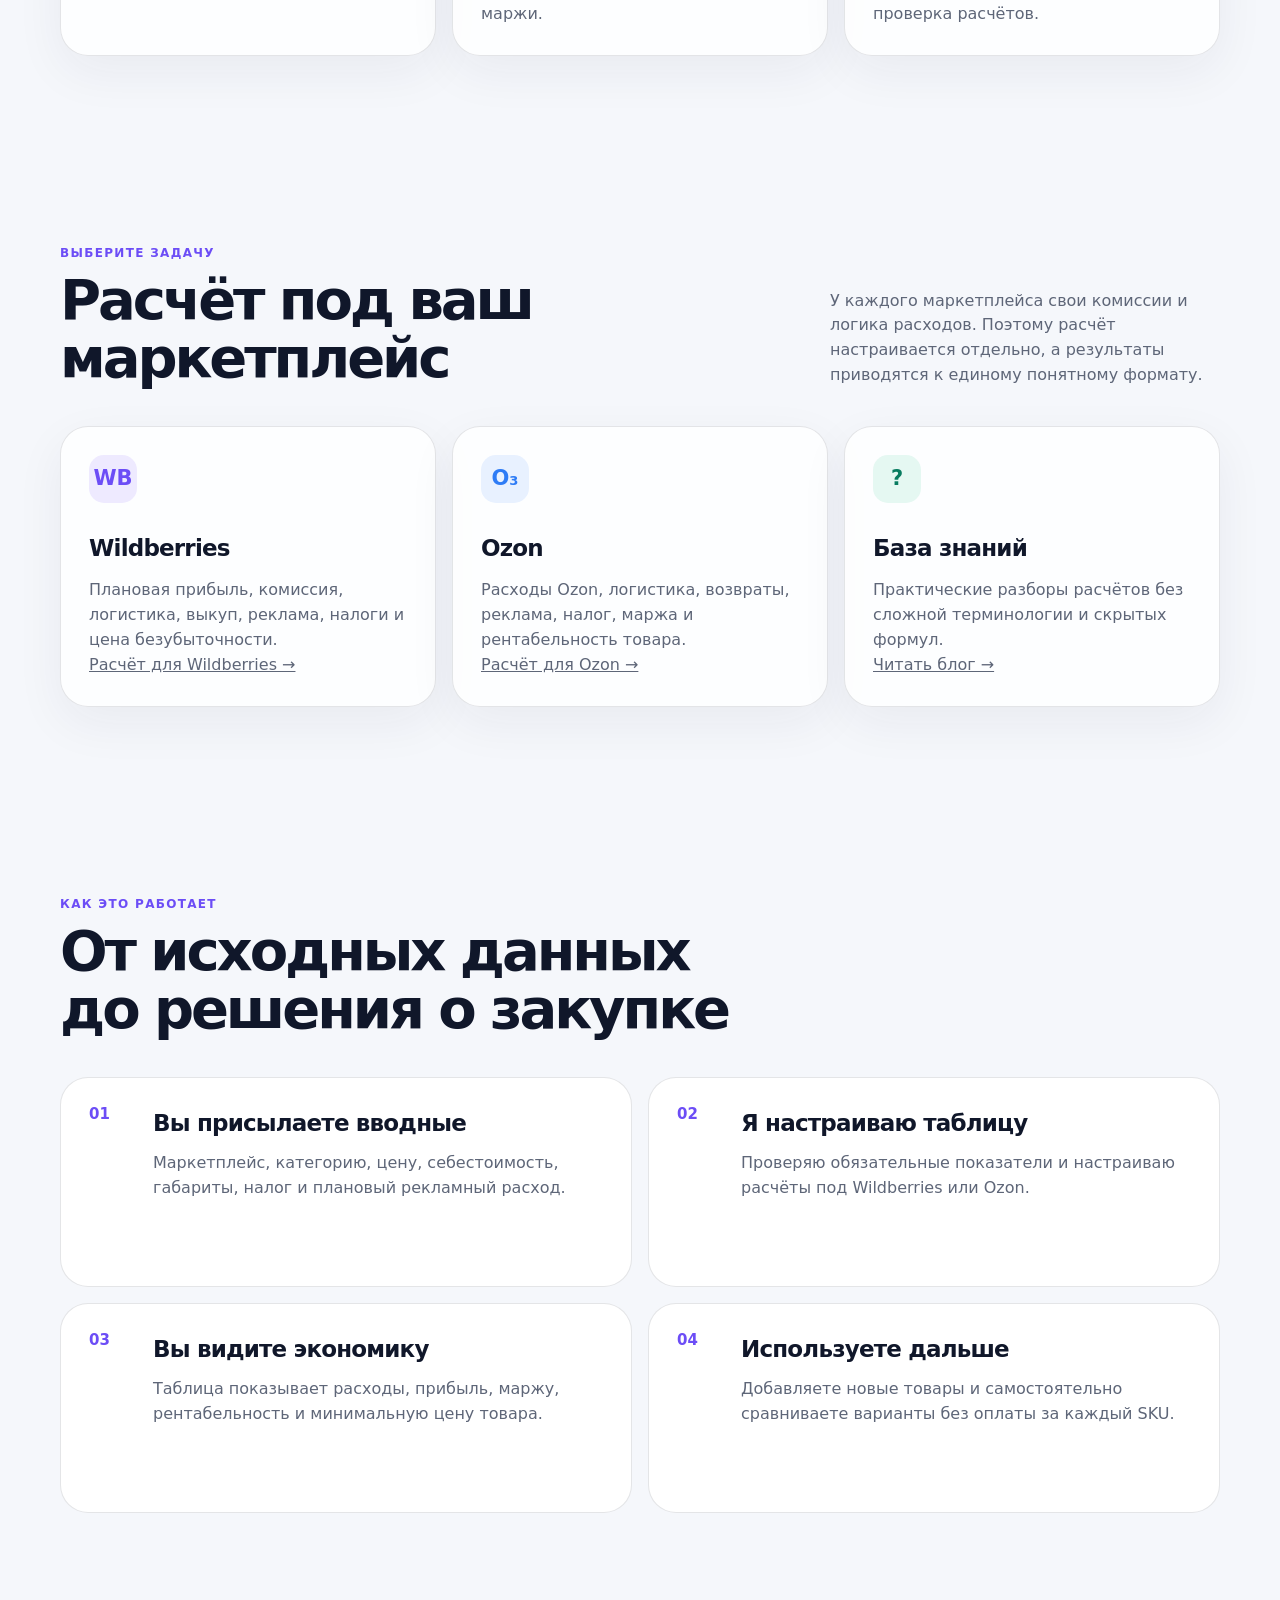
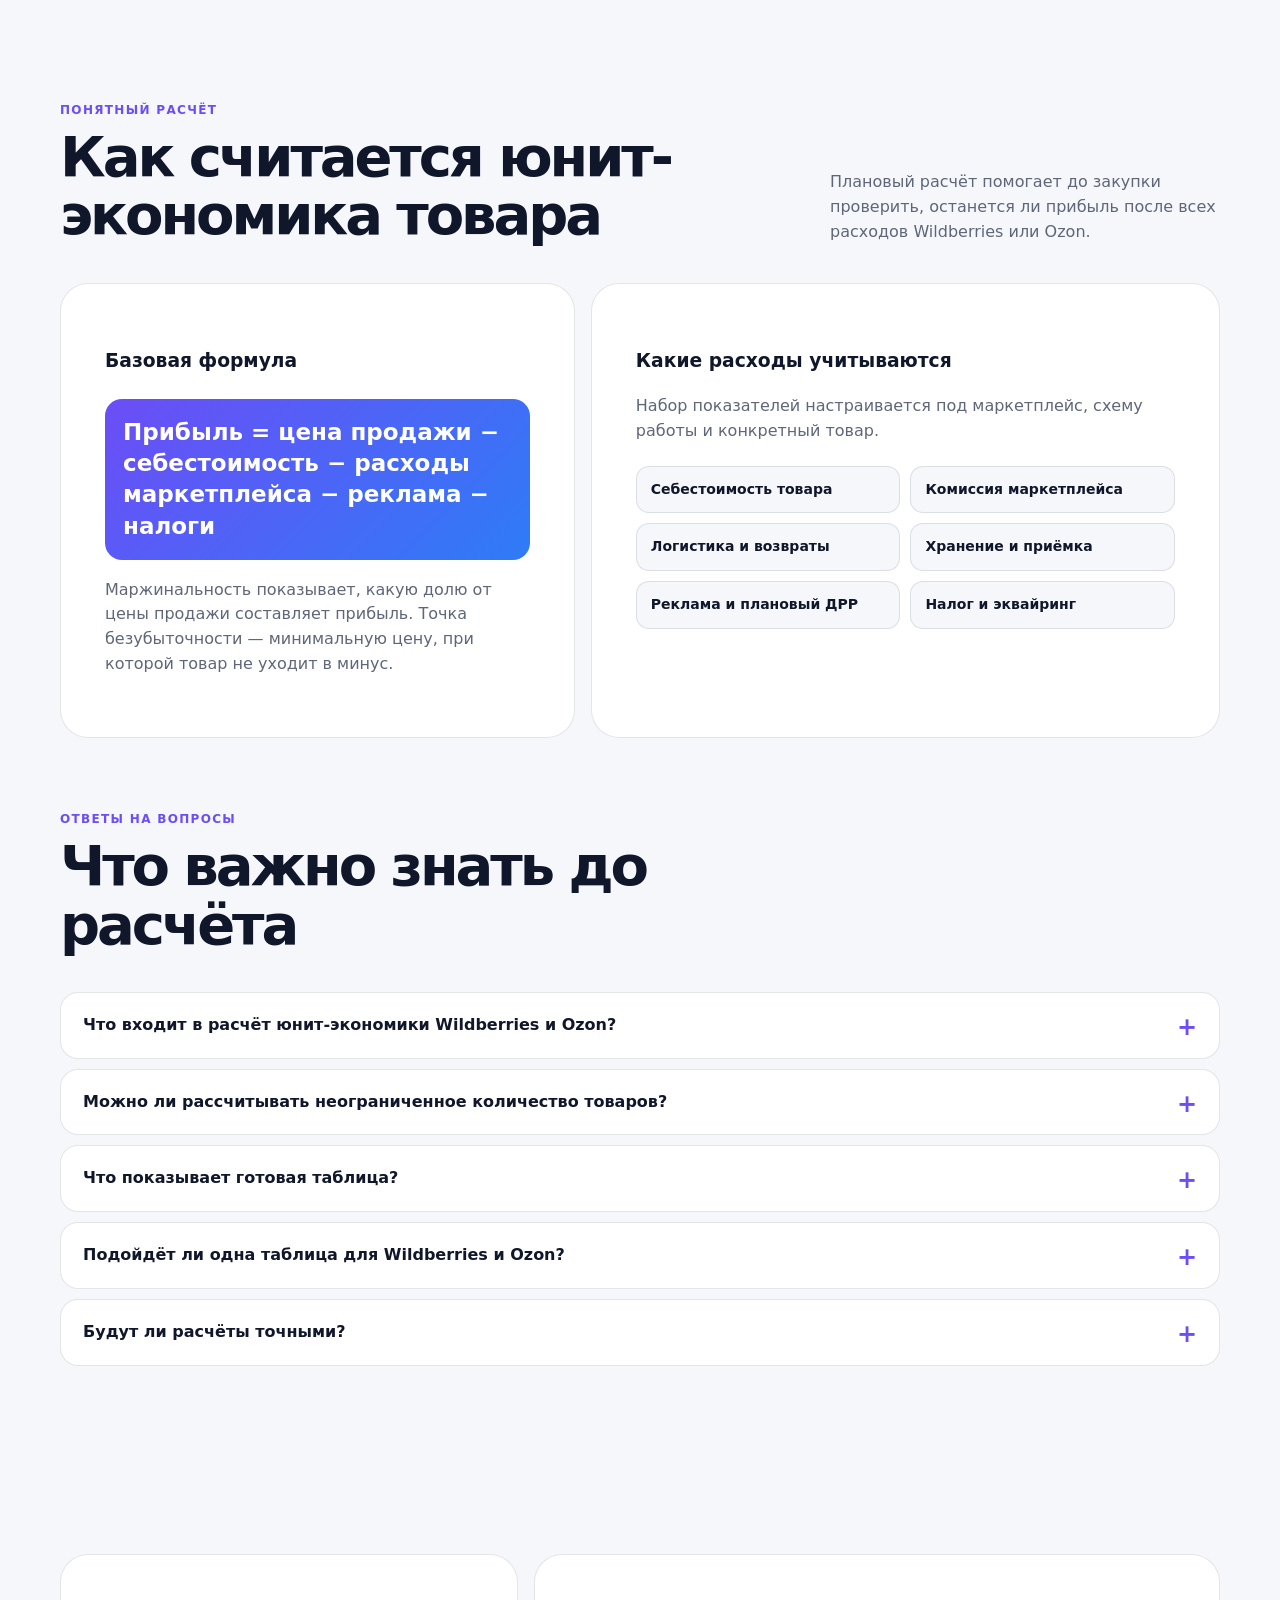
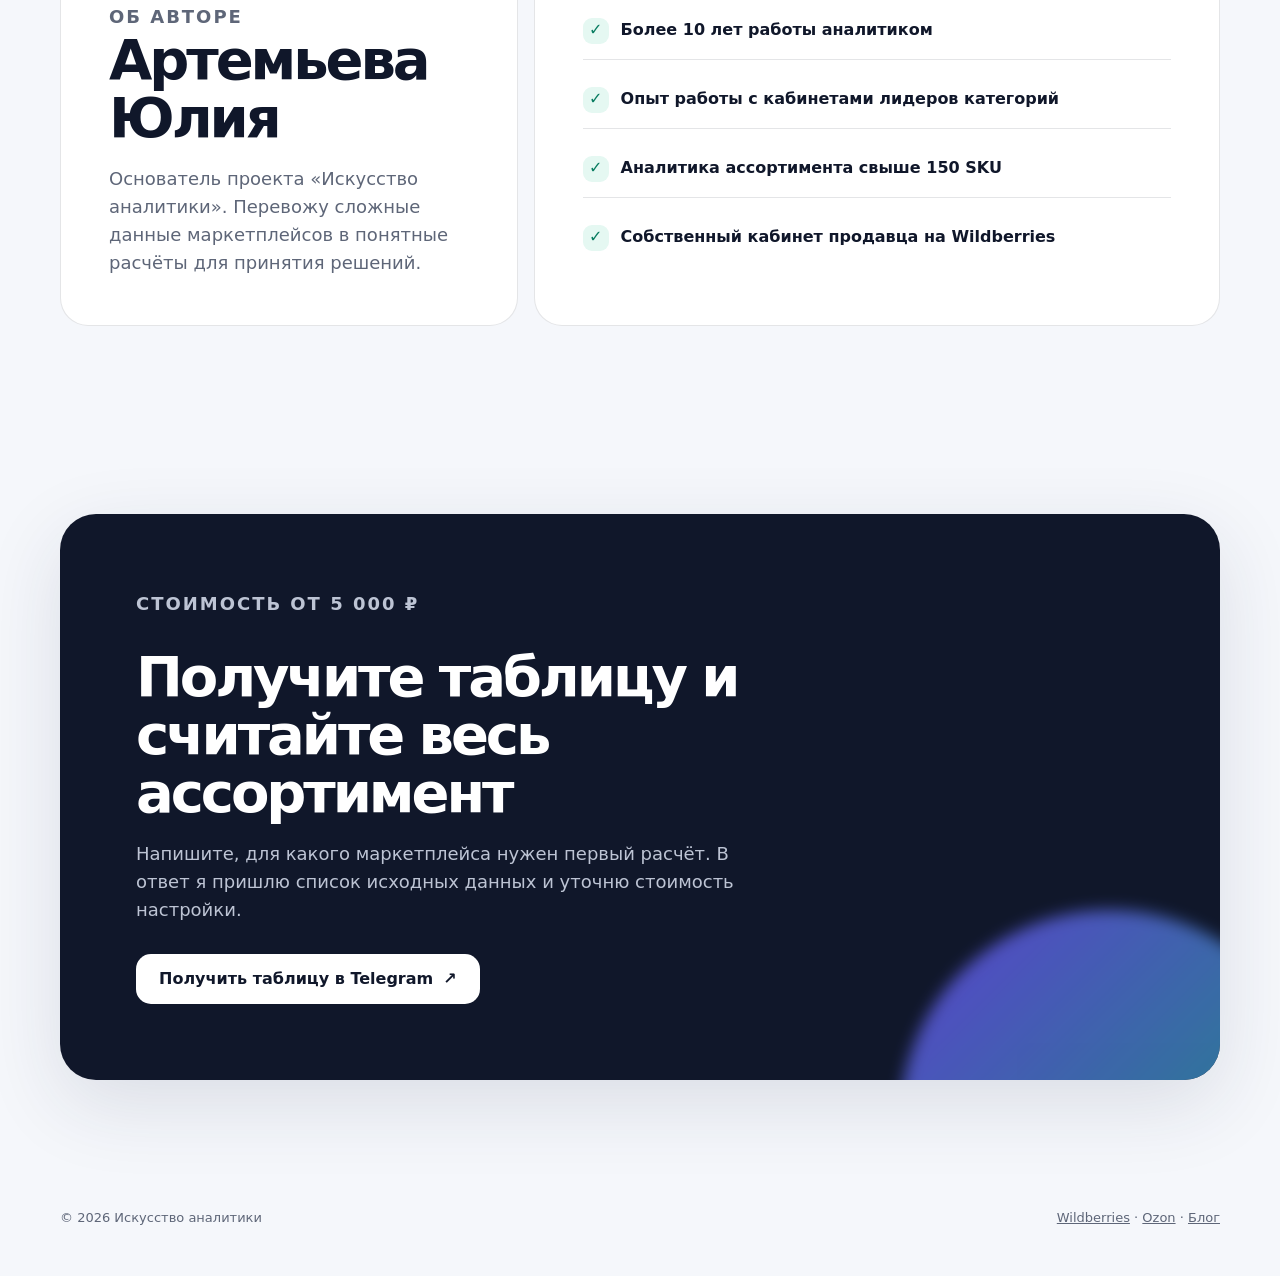
==== commit 3495ea8a: "Add files via upload" ====
--- a/index.html
+++ b/index.html
@@ -317,14 +317,14 @@
 <body>
   <header class="nav">
     <div class="wrap nav-inner">
-      <a class="logo" href="#top" aria-label="Искусство аналитики — на главную">
+      <a class="logo" href="./" aria-label="Искусство аналитики — на главную">
         <span class="logo-mark">A</span>
         <span>Искусство аналитики</span>
       </a>
       <nav class="nav-links" aria-label="Основная навигация">
-        <a href="#services">Что получите</a>
-        <a href="#process">Как работает</a>
-        <a href="#calculation">Расчёт</a>
+        <a href="wildberries.html">Wildberries</a>
+        <a href="ozon.html">Ozon</a>
+        <a href="blog/">Блог</a>
         <a href="#about">Об авторе</a>
         <a class="button" href="#contact">Получить таблицу</a>
       </nav>
@@ -378,6 +378,20 @@
           <article class="card"><div class="icon">₽</div><h3>Все расходы</h3><p>Цена, себестоимость, комиссия, эквайринг, логистика, хранение, реклама, налог, НДС и возвраты.</p></article>
           <article class="card"><div class="icon">↗</div><h3>Главные результаты</h3><p>Прибыль, маржинальность, рентабельность, цена безубыточности и цена для целевой маржи.</p></article>
           <article class="card"><div class="icon">✓</div><h3>Навсегда у вас</h3><p>Персональная Google-таблица, краткая инструкция, первоначальная настройка и проверка расчётов.</p></article>
+        </div>
+      </div>
+    </section>
+
+    <section aria-labelledby="directions-title">
+      <div class="wrap">
+        <div class="section-head">
+          <div><p class="kicker">Выберите задачу</p><h2 id="directions-title">Расчёт под ваш маркетплейс</h2></div>
+          <p class="section-note">У каждого маркетплейса свои комиссии и логика расходов. Поэтому расчёт настраивается отдельно, а результаты приводятся к единому понятному формату.</p>
+        </div>
+        <div class="cards">
+          <article class="card"><div class="icon">WB</div><h3>Wildberries</h3><p>Плановая прибыль, комиссия, логистика, выкуп, реклама, налоги и цена безубыточности.</p><p><a href="wildberries.html">Расчёт для Wildberries →</a></p></article>
+          <article class="card"><div class="icon">O₃</div><h3>Ozon</h3><p>Расходы Ozon, логистика, возвраты, реклама, налог, маржа и рентабельность товара.</p><p><a href="ozon.html">Расчёт для Ozon →</a></p></article>
+          <article class="card"><div class="icon">?</div><h3>База знаний</h3><p>Практические разборы расчётов без сложной терминологии и скрытых формул.</p><p><a href="blog/">Читать блог →</a></p></article>
         </div>
       </div>
     </section>
@@ -485,7 +499,7 @@
   <footer>
     <div class="wrap footer-inner">
       <span>© <span id="year"></span> Искусство аналитики</span>
-      <span>Плановая юнит-экономика для Wildberries и Ozon</span>
+      <span><a href="wildberries.html">Wildberries</a> · <a href="ozon.html">Ozon</a> · <a href="blog/">Блог</a></span>
     </div>
   </footer>
 
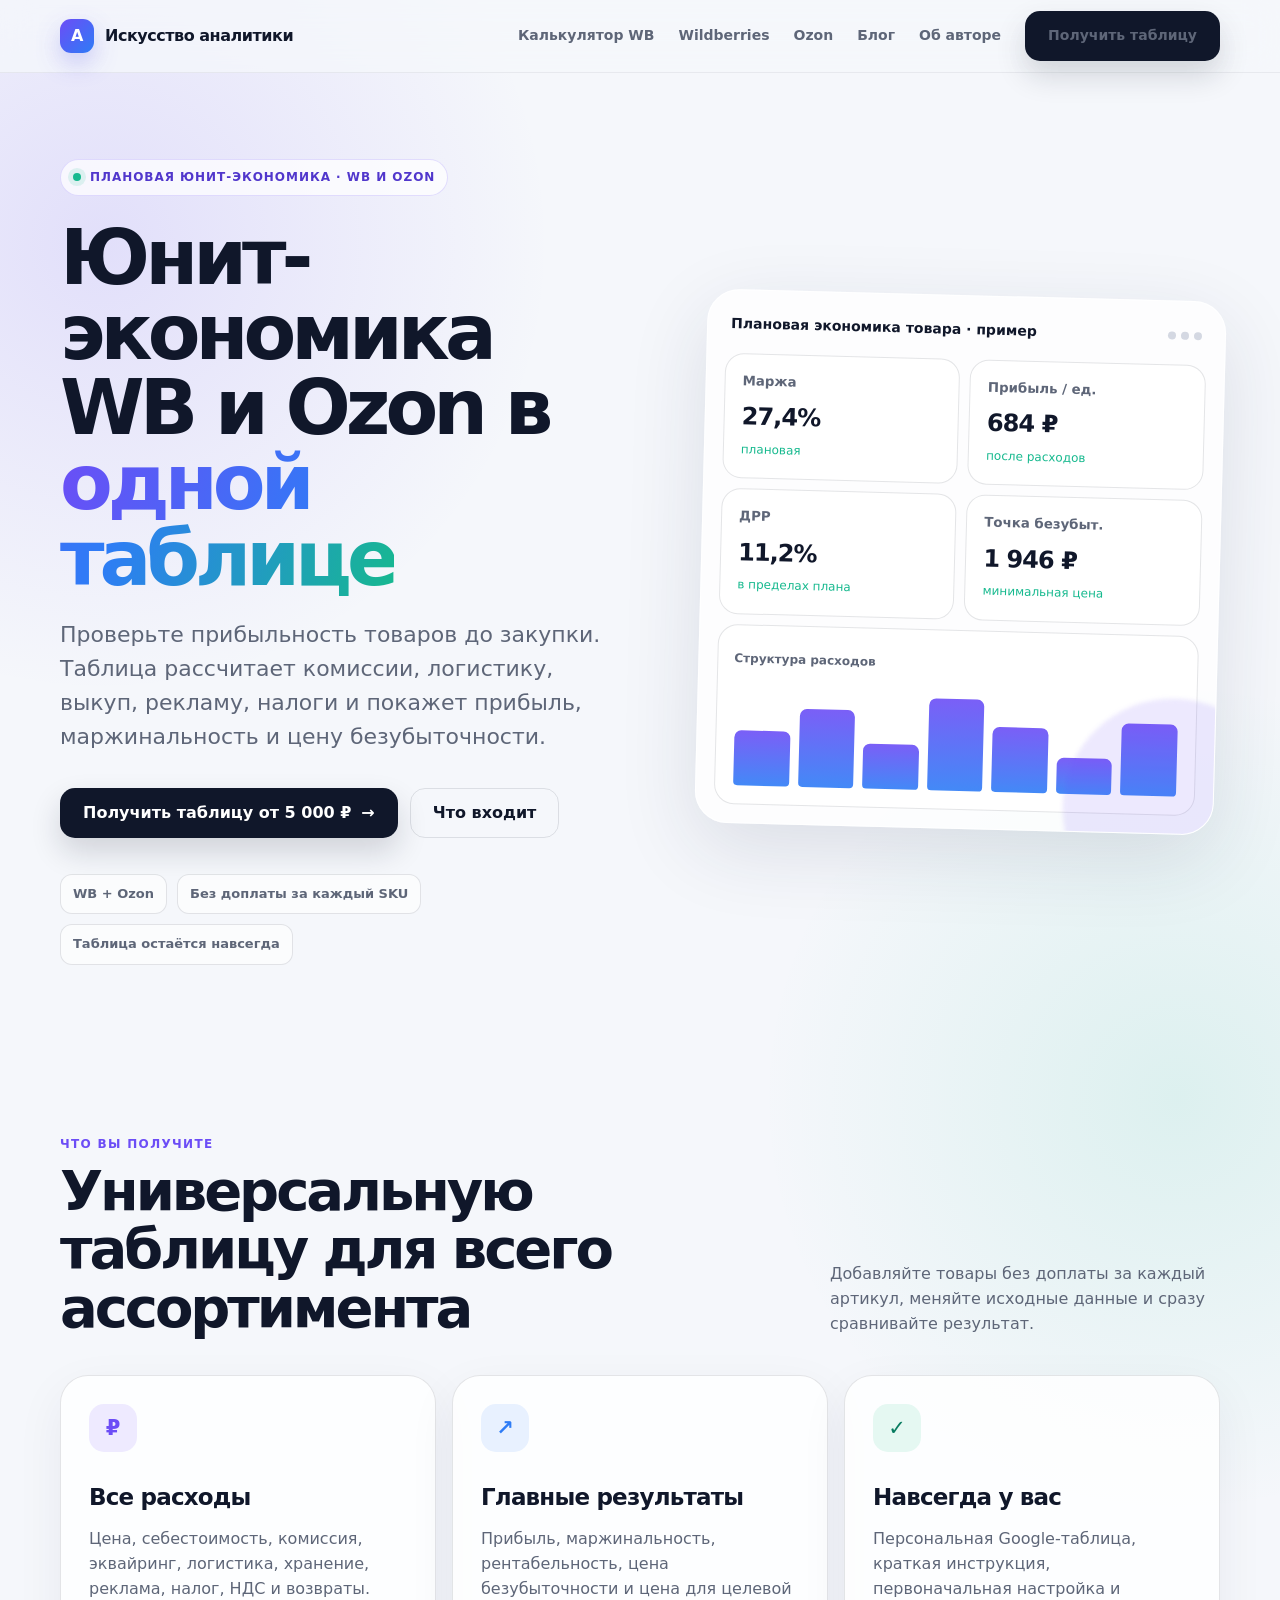
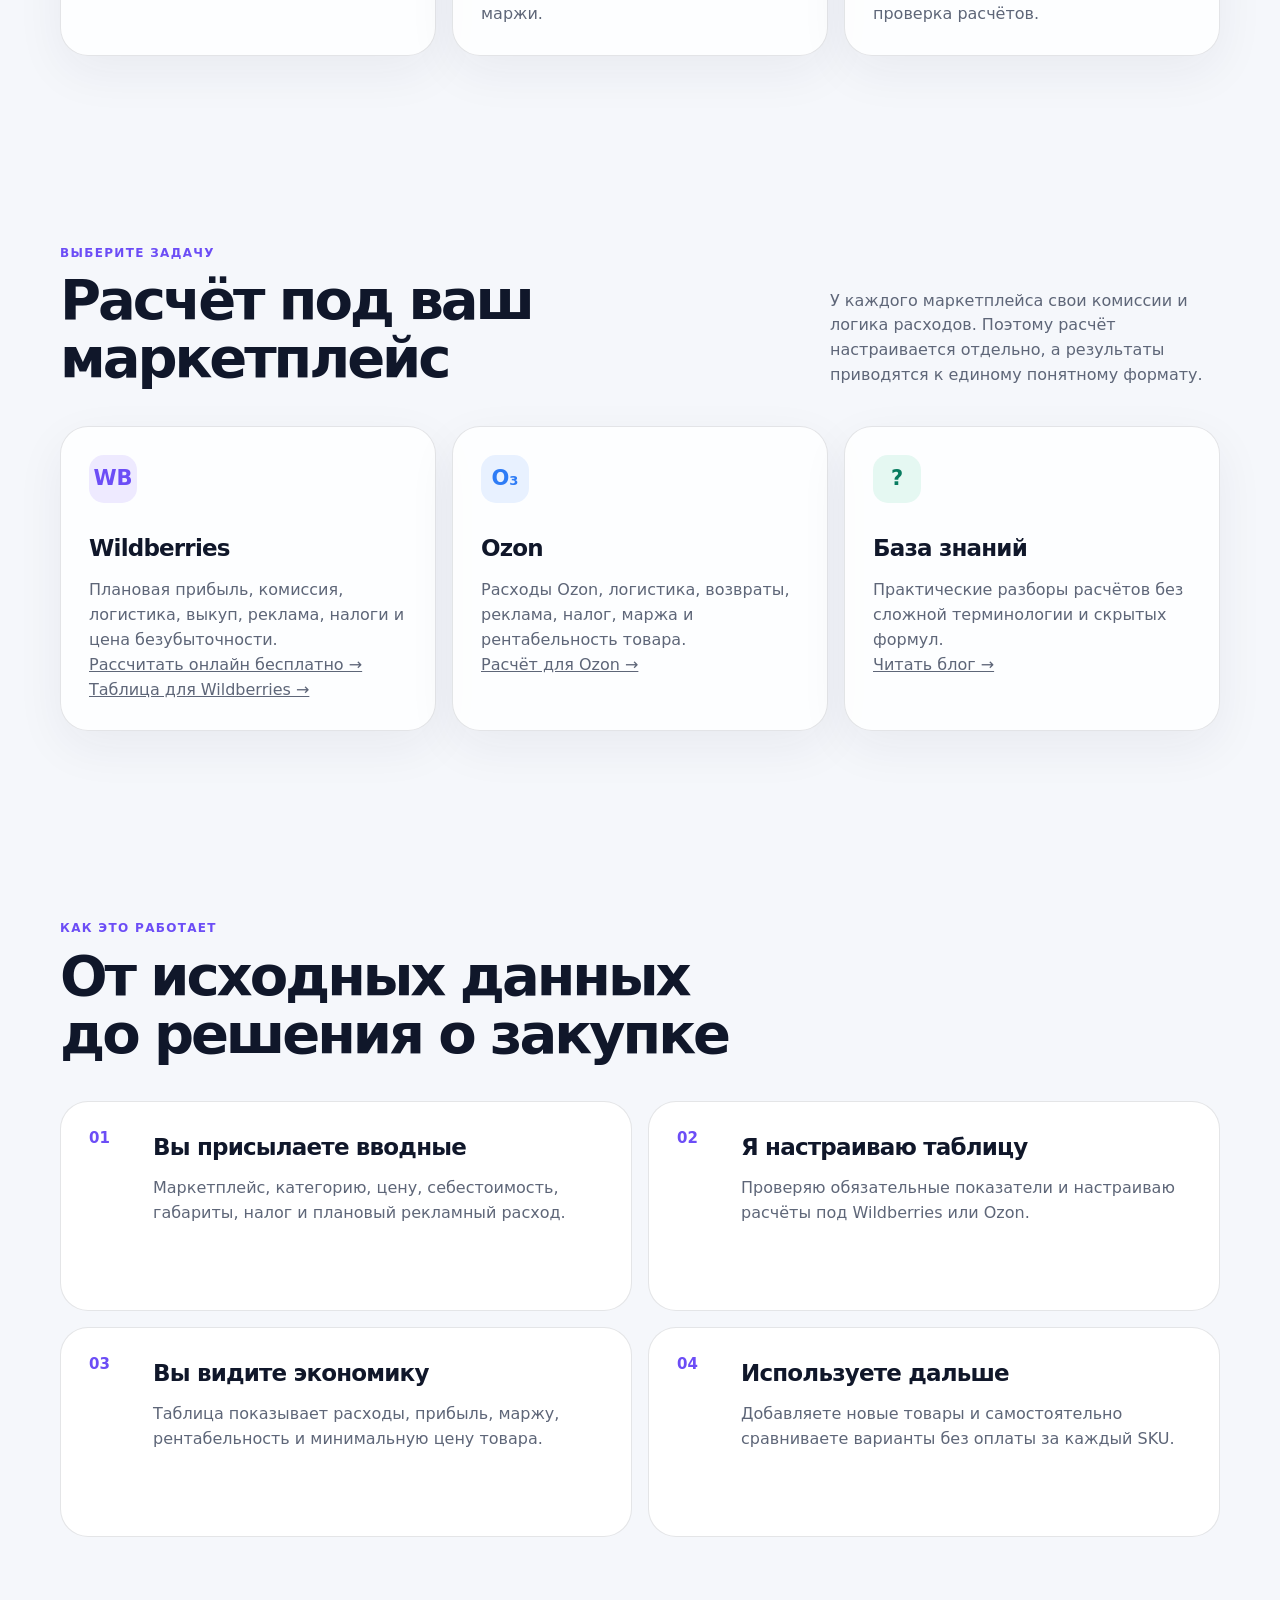
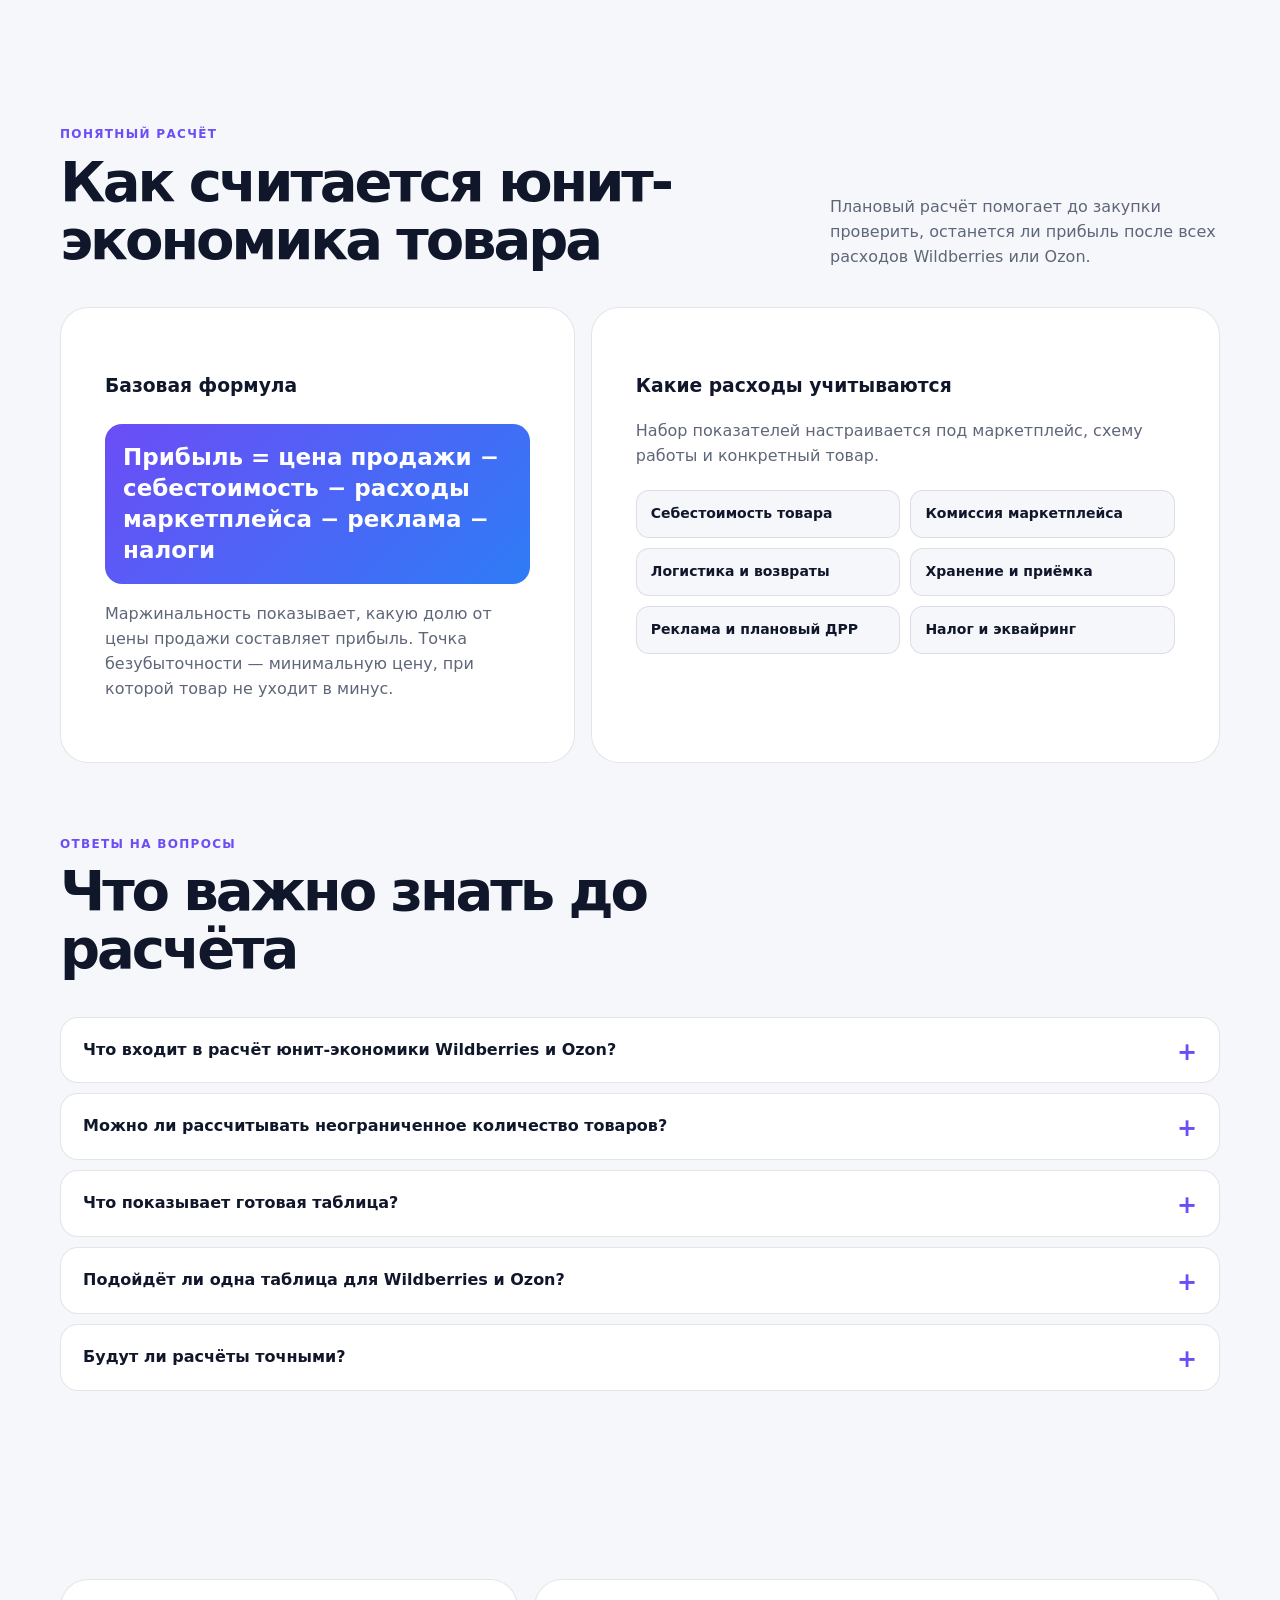
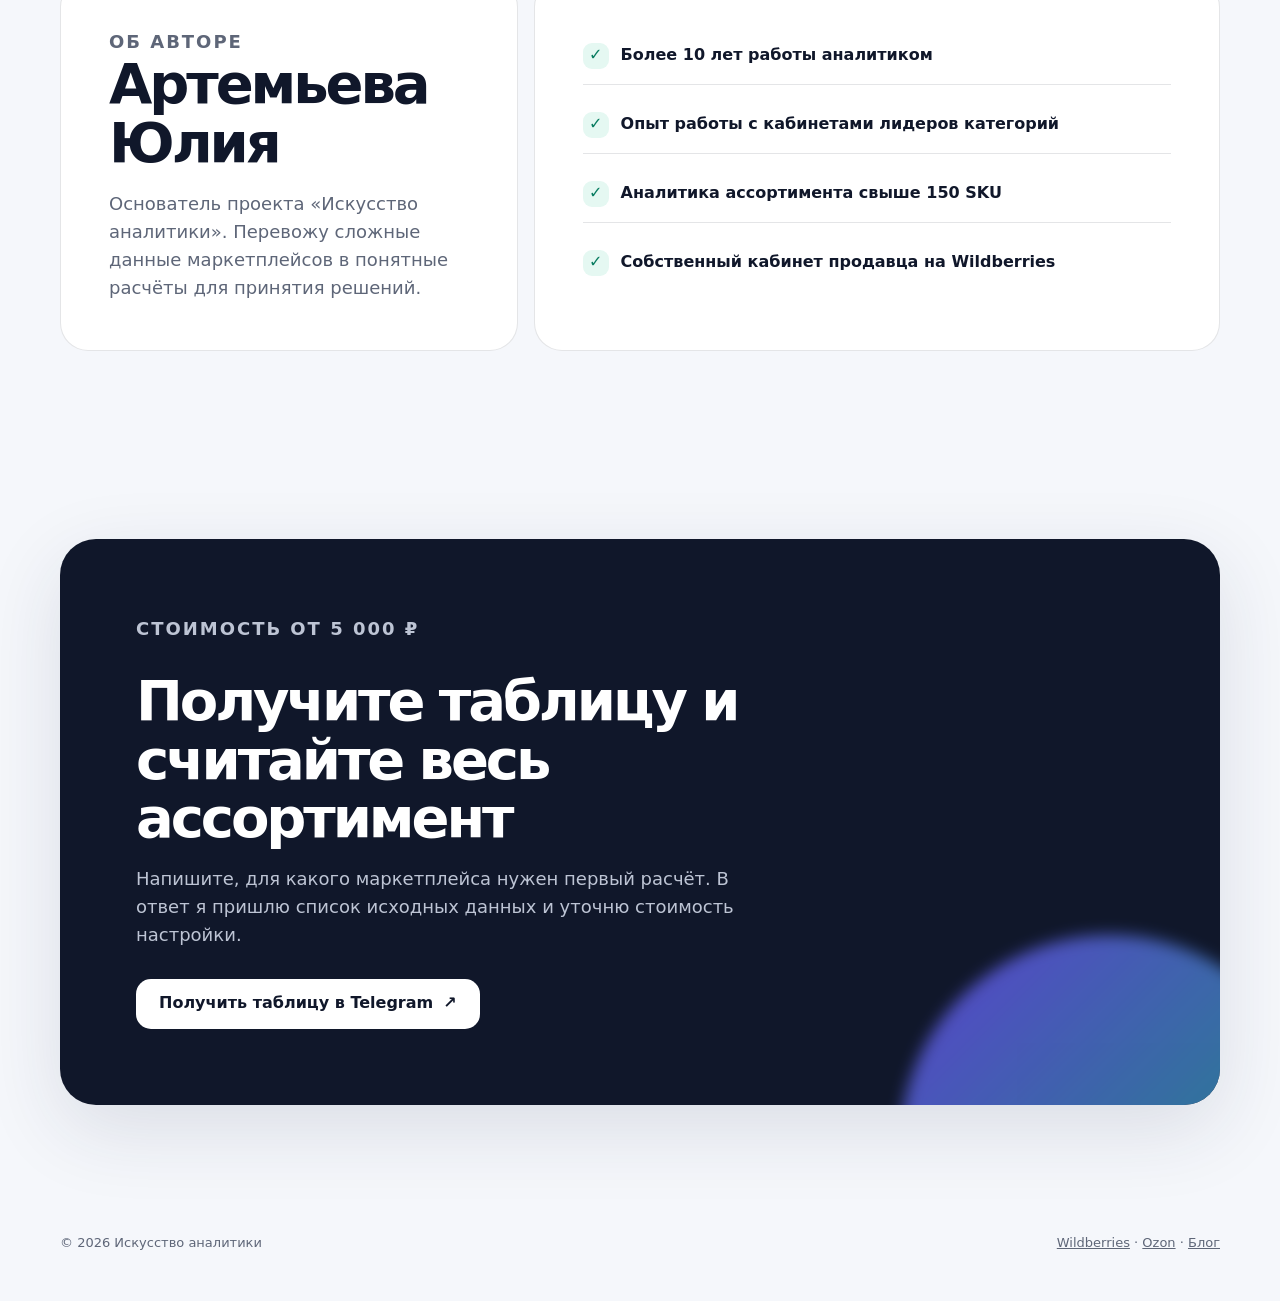
==== commit 27f3f79b: "Add files via upload Калькулятор" ====
--- a/index.html
+++ b/index.html
@@ -322,6 +322,7 @@
         <span>Искусство аналитики</span>
       </a>
       <nav class="nav-links" aria-label="Основная навигация">
+        <a href="calculator-wb.html">Калькулятор WB</a>
         <a href="wildberries.html">Wildberries</a>
         <a href="ozon.html">Ozon</a>
         <a href="blog/">Блог</a>
@@ -389,7 +390,7 @@
           <p class="section-note">У каждого маркетплейса свои комиссии и логика расходов. Поэтому расчёт настраивается отдельно, а результаты приводятся к единому понятному формату.</p>
         </div>
         <div class="cards">
-          <article class="card"><div class="icon">WB</div><h3>Wildberries</h3><p>Плановая прибыль, комиссия, логистика, выкуп, реклама, налоги и цена безубыточности.</p><p><a href="wildberries.html">Расчёт для Wildberries →</a></p></article>
+          <article class="card"><div class="icon">WB</div><h3>Wildberries</h3><p>Плановая прибыль, комиссия, логистика, выкуп, реклама, налоги и цена безубыточности.</p><p><a href="calculator-wb.html">Рассчитать онлайн бесплатно →</a></p><p><a href="wildberries.html">Таблица для Wildberries →</a></p></article>
           <article class="card"><div class="icon">O₃</div><h3>Ozon</h3><p>Расходы Ozon, логистика, возвраты, реклама, налог, маржа и рентабельность товара.</p><p><a href="ozon.html">Расчёт для Ozon →</a></p></article>
           <article class="card"><div class="icon">?</div><h3>База знаний</h3><p>Практические разборы расчётов без сложной терминологии и скрытых формул.</p><p><a href="blog/">Читать блог →</a></p></article>
         </div>
